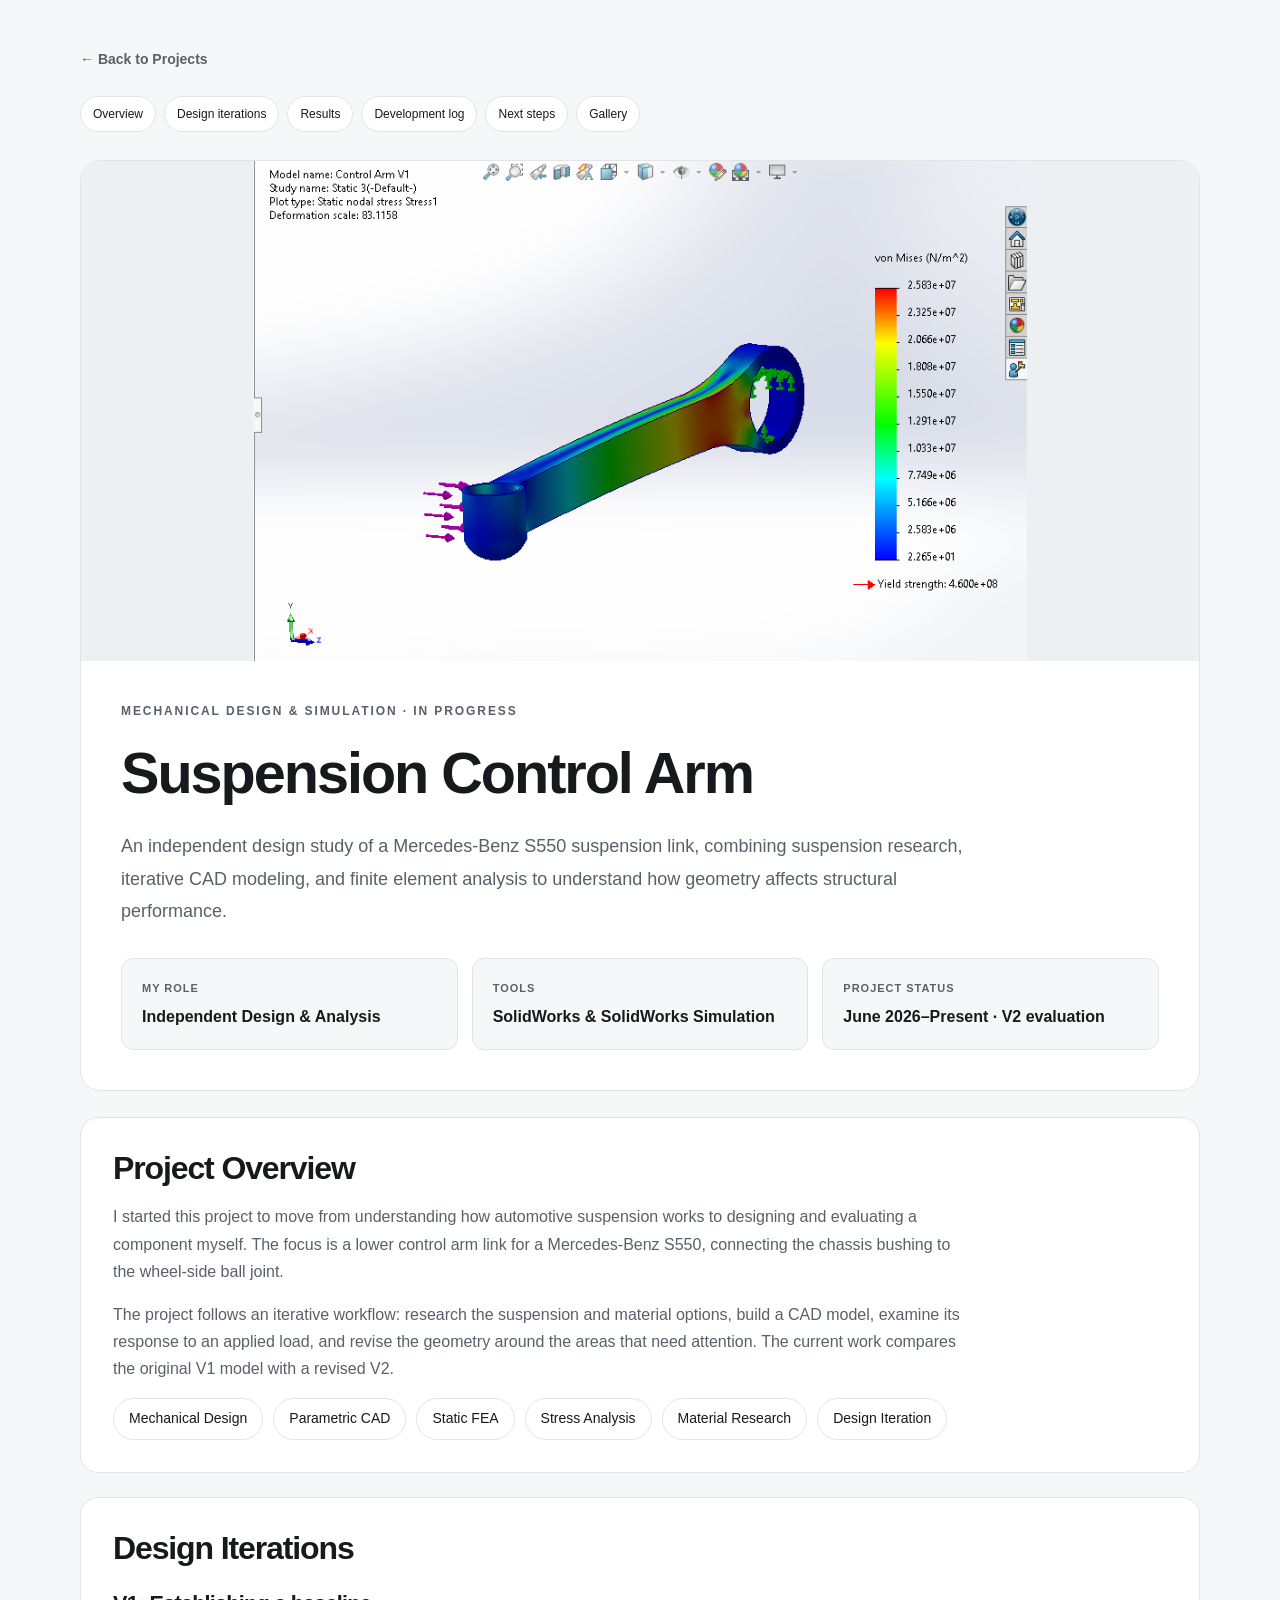
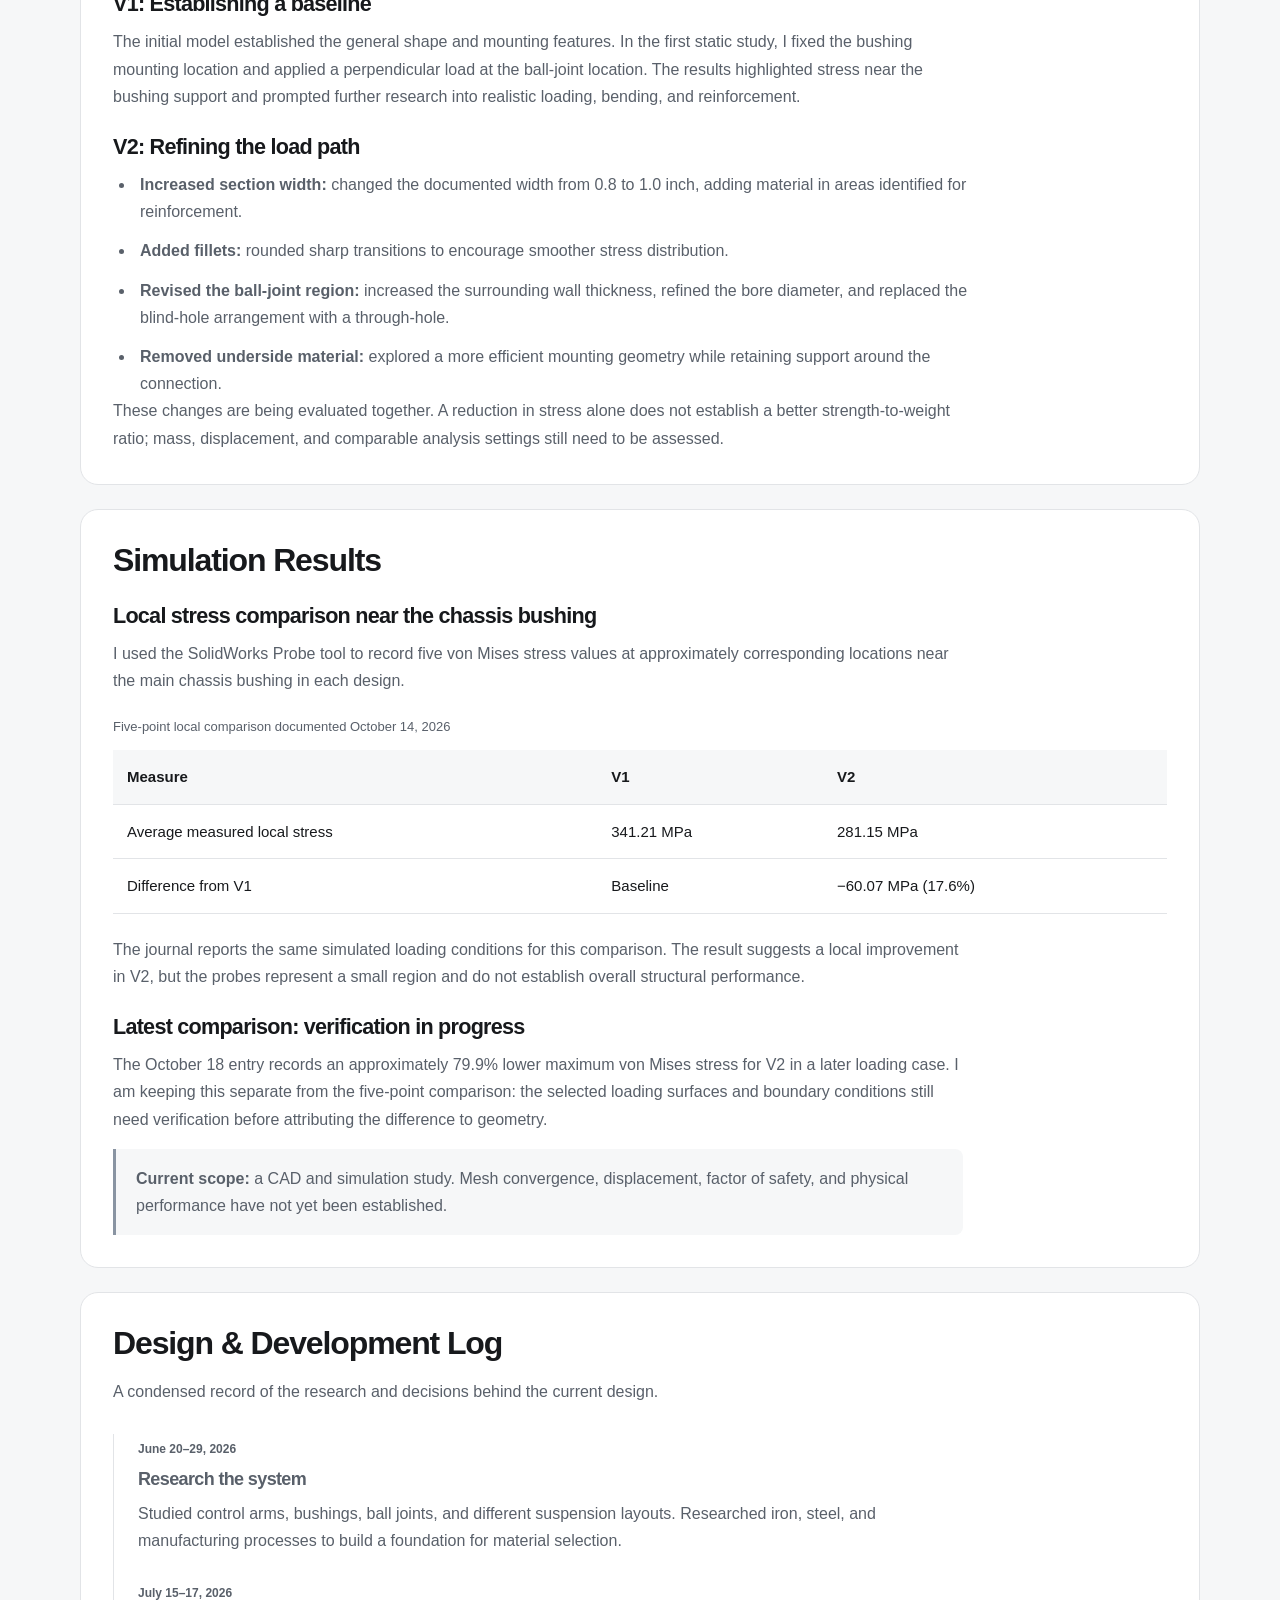
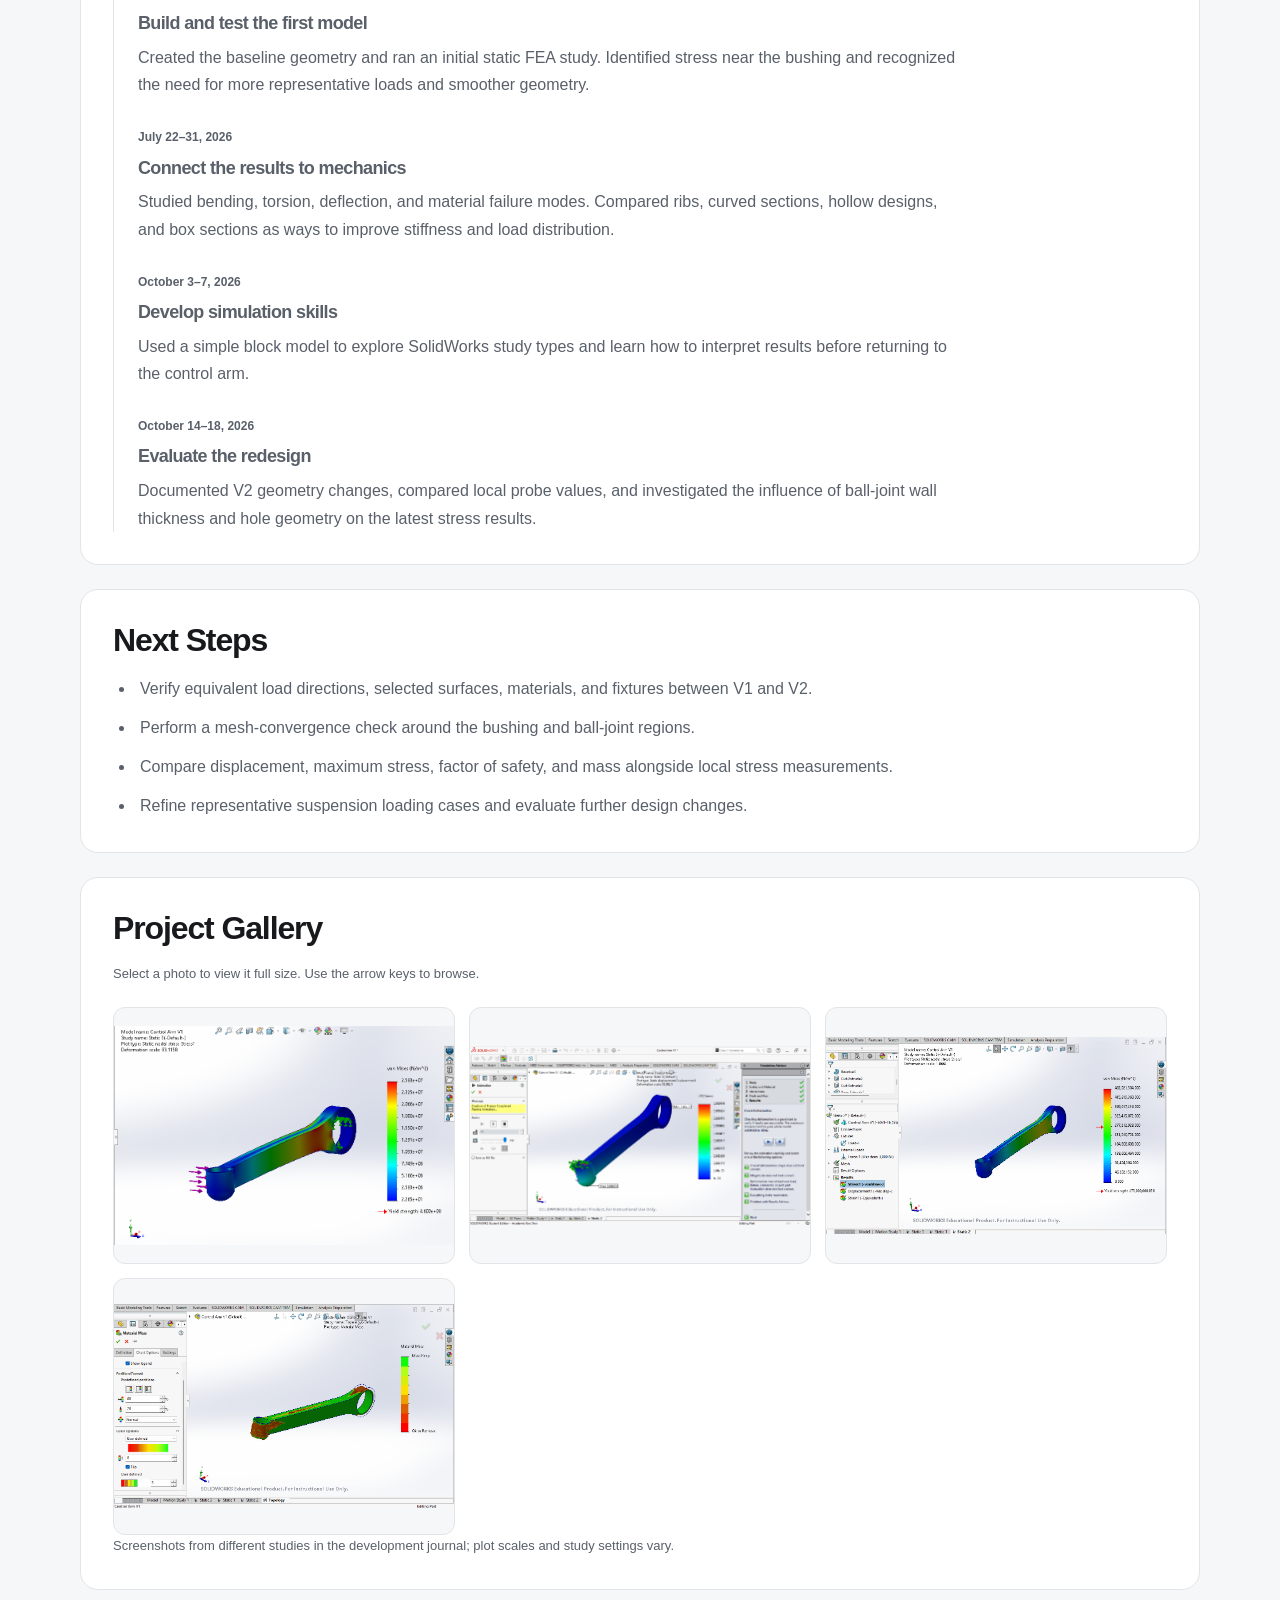
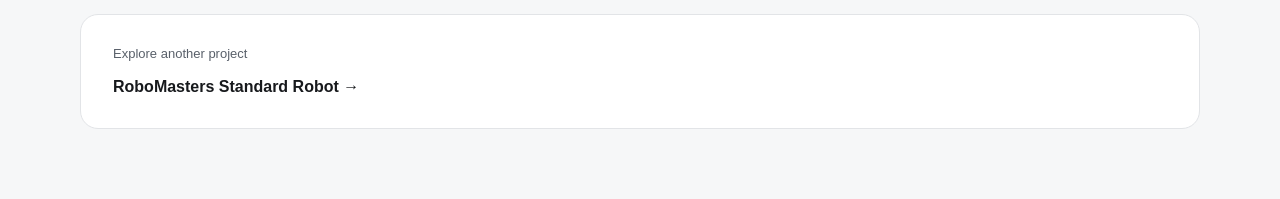
==== projects/control-arm.html @ ca863879 "Add control arm portfolio case study with journal-based results and gallery" ====
<!DOCTYPE html>
<html lang="en">
<head>
  <meta charset="UTF-8">
  <meta name="viewport" content="width=device-width, initial-scale=1.0">
  <title>Suspension Control Arm | Michael Asemota</title>
  <meta name="description" content="An ongoing SolidWorks control arm design study: suspension research, CAD iterations, static FEA, and V1/V2 stress comparisons.">
  <link rel="stylesheet" href="../assets/css/style.css">
  <script src="../assets/js/site.js" defer></script>
</head>
<body>
  <a class="skip-link" href="#main">Skip to content</a>
  <main id="main" class="container project-page">
    <a class="back-link" href="../index.html#projects">← Back to Projects</a>
    <nav class="project-nav" aria-label="Project sections">
      <a href="#overview">Overview</a><a href="#design">Design iterations</a><a href="#results">Results</a><a href="#process">Development log</a><a href="#next">Next steps</a><a href="#gallery">Gallery</a>
    </nav>
    <div class="project-hero">
      <div class="project-hero-image"><img src="../assets/images/control-arm-3.png" alt="SolidWorks static stress plot of the control arm" decoding="async"></div>
      <div class="project-hero-content">
        <p class="project-label">Mechanical Design &amp; Simulation · In progress</p>
        <h1>Suspension Control Arm</h1>
        <p class="project-description">An independent design study of a Mercedes-Benz S550 suspension link, combining suspension research, iterative CAD modeling, and finite element analysis to understand how geometry affects structural performance.</p>
        <div class="project-stats">
          <div class="project-stat"><div class="project-stat-title">My Role</div><div class="project-stat-value">Independent Design &amp; Analysis</div></div>
          <div class="project-stat"><div class="project-stat-title">Tools</div><div class="project-stat-value">SolidWorks &amp; SolidWorks Simulation</div></div>
          <div class="project-stat"><div class="project-stat-title">Project Status</div><div class="project-stat-value">June 2026–Present · V2 evaluation</div></div>
        </div>
      </div>
    </div>
    <section class="project-section" aria-labelledby="overview">
      <h2 id="overview">Project Overview</h2>
      <p>I started this project to move from understanding how automotive suspension works to designing and evaluating a component myself. The focus is a lower control arm link for a Mercedes-Benz S550, connecting the chassis bushing to the wheel-side ball joint.</p>
      <p>The project follows an iterative workflow: research the suspension and material options, build a CAD model, examine its response to an applied load, and revise the geometry around the areas that need attention. The current work compares the original V1 model with a revised V2.</p>
      <div class="project-tags"><span class="project-tag">Mechanical Design</span><span class="project-tag">Parametric CAD</span><span class="project-tag">Static FEA</span><span class="project-tag">Stress Analysis</span><span class="project-tag">Material Research</span><span class="project-tag">Design Iteration</span></div>
    </section>
    <section class="project-section" aria-labelledby="design">
      <h2 id="design">Design Iterations</h2>
      <h3>V1: Establishing a baseline</h3>
      <p>The initial model established the general shape and mounting features. In the first static study, I fixed the bushing mounting location and applied a perpendicular load at the ball-joint location. The results highlighted stress near the bushing support and prompted further research into realistic loading, bending, and reinforcement.</p>
      <h3>V2: Refining the load path</h3>
      <ul>
        <li><strong>Increased section width:</strong> changed the documented width from 0.8 to 1.0 inch, adding material in areas identified for reinforcement.</li>
        <li><strong>Added fillets:</strong> rounded sharp transitions to encourage smoother stress distribution.</li>
        <li><strong>Revised the ball-joint region:</strong> increased the surrounding wall thickness, refined the bore diameter, and replaced the blind-hole arrangement with a through-hole.</li>
        <li><strong>Removed underside material:</strong> explored a more efficient mounting geometry while retaining support around the connection.</li>
      </ul>
      <p>These changes are being evaluated together. A reduction in stress alone does not establish a better strength-to-weight ratio; mass, displacement, and comparable analysis settings still need to be assessed.</p>
    </section>
    <section class="project-section" aria-labelledby="results">
      <h2 id="results">Simulation Results</h2>
      <h3>Local stress comparison near the chassis bushing</h3>
      <p>I used the SolidWorks Probe tool to record five von Mises stress values at approximately corresponding locations near the main chassis bushing in each design.</p>
      <div class="results-table-wrap"><table class="results-table"><caption>Five-point local comparison documented October 14, 2026</caption><thead><tr><th scope="col">Measure</th><th scope="col">V1</th><th scope="col">V2</th></tr></thead><tbody><tr><th scope="row">Average measured local stress</th><td>341.21 MPa</td><td>281.15 MPa</td></tr><tr><th scope="row">Difference from V1</th><td>Baseline</td><td>−60.07 MPa (17.6%)</td></tr></tbody></table></div>
      <p>The journal reports the same simulated loading conditions for this comparison. The result suggests a local improvement in V2, but the probes represent a small region and do not establish overall structural performance.</p>
      <h3>Latest comparison: verification in progress</h3>
      <p>The October 18 entry records an approximately 79.9% lower maximum von Mises stress for V2 in a later loading case. I am keeping this separate from the five-point comparison: the selected loading surfaces and boundary conditions still need verification before attributing the difference to geometry.</p>
      <p class="analysis-note"><strong>Current scope:</strong> a CAD and simulation study. Mesh convergence, displacement, factor of safety, and physical performance have not yet been established.</p>
    </section>
    <section class="project-section" aria-labelledby="process">
      <h2 id="process">Design &amp; Development Log</h2>
      <p>A condensed record of the research and decisions behind the current design.</p>
      <ol class="development-log">
        <li><span class="log-date">June 20–29, 2026</span><h3>Research the system</h3><p>Studied control arms, bushings, ball joints, and different suspension layouts. Researched iron, steel, and manufacturing processes to build a foundation for material selection.</p></li>
        <li><span class="log-date">July 15–17, 2026</span><h3>Build and test the first model</h3><p>Created the baseline geometry and ran an initial static FEA study. Identified stress near the bushing and recognized the need for more representative loads and smoother geometry.</p></li>
        <li><span class="log-date">July 22–31, 2026</span><h3>Connect the results to mechanics</h3><p>Studied bending, torsion, deflection, and material failure modes. Compared ribs, curved sections, hollow designs, and box sections as ways to improve stiffness and load distribution.</p></li>
        <li><span class="log-date">October 3–7, 2026</span><h3>Develop simulation skills</h3><p>Used a simple block model to explore SolidWorks study types and learn how to interpret results before returning to the control arm.</p></li>
        <li><span class="log-date">October 14–18, 2026</span><h3>Evaluate the redesign</h3><p>Documented V2 geometry changes, compared local probe values, and investigated the influence of ball-joint wall thickness and hole geometry on the latest stress results.</p></li>
      </ol>
    </section>
    <section class="project-section" aria-labelledby="next">
      <h2 id="next">Next Steps</h2>
      <ul><li>Verify equivalent load directions, selected surfaces, materials, and fixtures between V1 and V2.</li><li>Perform a mesh-convergence check around the bushing and ball-joint regions.</li><li>Compare displacement, maximum stress, factor of safety, and mass alongside local stress measurements.</li><li>Refine representative suspension loading cases and evaluate further design changes.</li></ul>
    </section>
    <section class="project-section" aria-labelledby="gallery">
      <h2 id="gallery">Project Gallery</h2>
      <div class="project-gallery">
        <img loading="lazy" decoding="async" src="../assets/images/control-arm-3.png" alt="Control arm static von Mises stress plot in SolidWorks">
        <img loading="lazy" decoding="async" src="../assets/images/control-arm-4.png" alt="Control arm displacement study shown in SolidWorks Simulation">
        <img loading="lazy" decoding="async" src="../assets/images/control-arm-5.png" alt="Control arm stress result with probe measurements">
        <img loading="lazy" decoding="async" src="../assets/images/control-arm-6.png" alt="Control arm topology study screenshot from the development journal">
      </div>
      <p class="gallery-hint">Screenshots from different studies in the development journal; plot scales and study settings vary.</p>
    </section>
    <a class="next-project" href="robo-masters.html"><span>Explore another project</span><strong>RoboMasters Standard Robot →</strong></a>
  </main>
</body>
</html>
---- assets/css/style.css ----
/* Shared portfolio design: quiet grayscale, generous space, readable detail. */
:root { --ink:#17191c; --muted:#59606a; --line:#e2e4e7; --paper:#fff; --canvas:#f6f7f8; --radius:18px; }
* { margin:0; padding:0; box-sizing:border-box; }
html { scroll-behavior:smooth; scroll-padding-top:100px; }
body { font-family:Arial,Helvetica,sans-serif; background:var(--canvas); color:var(--ink); line-height:1.7; -webkit-font-smoothing:antialiased; }
button,a { -webkit-tap-highlight-color:transparent; }
button { font:inherit; }
a { color:inherit; }
a:focus-visible,button:focus-visible { outline:3px solid #526d94; outline-offset:5px; }
::selection { background:#dce5ed; }
.container,.nav-container { width:min(88%,1120px); margin-inline:auto; }
section { padding:80px 0; }
h1,h2,h3 { line-height:1.16; letter-spacing:-.035em; text-wrap:balance; }
h1 { font-size:clamp(2.5rem,5.2vw,4.4rem); margin-bottom:24px; }
h2 { font-size:clamp(1.9rem,3vw,2.6rem); margin-bottom:16px; }
h3 { font-size:1.35rem; margin-bottom:12px; }
p { color:var(--muted); margin-bottom:16px; }
p:last-child { margin-bottom:0; }
.skip-link { position:fixed; top:10px; left:10px; z-index:2000; padding:12px 20px; background:var(--ink); color:white; transform:translateY(-150%); }
.skip-link:focus { transform:translateY(0); }
.navbar { position:sticky; top:0; z-index:100; background:rgba(255,255,255,.94); backdrop-filter:blur(14px); border-bottom:1px solid var(--line); }
.nav-container { display:flex; align-items:center; justify-content:space-between; padding:20px 0; gap:24px; }
.logo { font-size:20px; font-weight:700; letter-spacing:-.04em; text-decoration:none; white-space:nowrap; }
.logo-dot { color:#7f8893; }
.nav-links { display:flex; gap:26px; }
.nav-links a { text-decoration:none; font-size:14px; color:var(--muted); position:relative; transition:color .2s; }
.nav-links a:hover,.nav-links a[aria-current] { color:var(--ink); }
.nav-links a[aria-current]::after { content:''; position:absolute; bottom:-8px; left:0; right:0; height:2px; background:var(--ink); }
.menu-toggle { display:none; border:1px solid var(--line); background:white; border-radius:8px; padding:7px 12px; cursor:pointer; }
.hero { min-height:76vh; display:flex; align-items:center; background:linear-gradient(160deg,#fff 35%,#edf0f3); border-bottom:1px solid var(--line); position:relative; }
.hero-content { max-width:850px; }
.hero-subtitle,.section-label,.project-label,.project-eyebrow { font-size:12px; letter-spacing:.16em; text-transform:uppercase; font-weight:700; color:var(--muted); margin-bottom:18px; }
.hero-subtitle::before { content:''; display:inline-block; width:28px; height:2px; background:var(--ink); vertical-align:middle; margin-right:12px; }
.hero-description,.section-description,.project-description { max-width:690px; font-size:18px; line-height:1.8; }
.hero-buttons { display:flex; gap:12px; flex-wrap:wrap; margin-top:30px; }
.btn { display:inline-flex; justify-content:center; align-items:center; padding:12px 23px; border-radius:9px; font-weight:600; font-size:14px; text-decoration:none; border:1px solid var(--ink); transition:transform .2s,background .2s; }
.btn-primary { background:var(--ink); color:white; }
.btn-secondary { background:transparent; }
.btn:hover { transform:translateY(-3px); }
.btn-secondary:hover { background:#fff; }
.section-header { margin-bottom:35px; }
.section-label { margin-bottom:10px; }
#skills,#experience { background:#eef0f2; border-block:1px solid var(--line); }
.about-grid { display:grid; grid-template-columns:1.25fr 1fr; gap:24px; }
.about-card,.experience-card,.contact-card,.project-section { background:var(--paper); border:1px solid var(--line); border-radius:var(--radius); padding:32px; }
.about-card p { font-size:15px; }
.focus-list { display:grid; gap:0; margin-top:14px; }
.focus-item { padding:12px 0; border-bottom:1px solid var(--line); font-size:15px; display:flex; align-items:center; gap:12px; }
.focus-item::before { content:'↗'; color:#87919d; }
.focus-item:last-child { border-bottom:0; }
.skills-container,.project-tags { display:flex; flex-wrap:wrap; gap:10px; }
.skill-tag,.project-tag { background:white; border:1px solid var(--line); padding:8px 15px; border-radius:999px; font-size:14px; }
.projects-grid { display:grid; grid-template-columns:repeat(2,minmax(0,1fr)); gap:24px; }
.project-card { background:white; border-radius:var(--radius); border:1px solid var(--line); overflow:hidden; transition:transform .25s,box-shadow .25s; }
.project-card:hover,.project-card:focus-within { transform:translateY(-5px); box-shadow:0 16px 35px #17191c0d; }
.project-image { aspect-ratio:16/10; overflow:hidden; background:#edf0f2; }
.project-image img { width:100%; height:100%; object-fit:contain; display:block; transition:transform .4s; }
.project-card:hover img { transform:scale(1.035); }
.project-content { padding:28px; }
.project-content p { font-size:15px; }
.project-content .project-eyebrow { font-size:11px; margin-bottom:12px; }
.project-link { display:inline-block; margin-top:8px; text-decoration:none; font-weight:700; font-size:14px; border-bottom:1px solid #b5bbc2; padding-bottom:3px; }
.project-link:hover { border-color:var(--ink); }
.experience-grid { display:grid; grid-template-columns:repeat(2,minmax(0,1fr)); gap:18px; }
.experience-date { font-size:13px; color:#5c6470; }
.experience-card p:last-child { font-size:15px; }
.contact-container { display:grid; grid-template-columns:repeat(2,minmax(0,1fr)); gap:18px; }
.contact-card { text-decoration:none; transition:transform .2s,border-color .2s; overflow-wrap:anywhere; }
.contact-card:hover { transform:translateY(-3px); border-color:#a6adb6; }
.contact-card h3::after { content:'↗'; float:right; color:#7f8893; }
.contact-card p { font-size:14px; }
footer { padding:28px 0; background:white; border-top:1px solid var(--line); font-size:12px; }
footer p { display:flex; justify-content:space-between; gap:16px; flex-wrap:wrap; }
.footer-top { text-decoration:none; }
.project-page { padding:45px 0 70px; }
.back-link { display:inline-block; margin-bottom:24px; text-decoration:none; font-size:14px; font-weight:600; color:var(--muted); }
.project-nav { display:flex; flex-wrap:wrap; gap:8px; margin-bottom:28px; }
.project-nav a { font-size:12px; text-decoration:none; border:1px solid var(--line); border-radius:999px; padding:7px 12px; background:white; }
.project-nav a:hover { border-color:#8d96a1; }
.project-hero { background:white; border-radius:20px; border:1px solid var(--line); overflow:hidden; margin-bottom:26px; }
.project-hero-image { height:clamp(260px,40vw,500px); background:#edf0f2; }
.project-hero-image img { width:100%; height:100%; display:block; object-fit:contain; }
.project-hero-content { padding:40px; }
.project-page h1 { font-size:clamp(2.1rem,4.5vw,3.7rem); }
.project-description { max-width:850px; }
.project-stats { display:grid; grid-template-columns:repeat(3,minmax(0,1fr)); gap:14px; margin-top:30px; }
.project-stat { background:var(--canvas); border:1px solid var(--line); border-radius:12px; padding:20px; }
.project-stat-title { font-size:11px; letter-spacing:.09em; text-transform:uppercase; color:var(--muted); margin-bottom:8px; font-weight:700; }
.project-stat-value { font-size:16px; font-weight:600; line-height:1.5; }
.project-section { margin-bottom:24px; }
.project-section h2 { font-size:clamp(1.65rem,2.6vw,2rem); }
.project-section p,.project-section li { max-width:850px; font-size:16px; }
.project-section ul { padding-left:22px; }
.project-section li { margin-bottom:12px; padding-left:5px; color:var(--muted); }
.project-section li:last-child { margin-bottom:0; }
.project-gallery { display:grid; grid-template-columns:repeat(3,minmax(0,1fr)); gap:14px; margin-top:22px; }
.gallery-button { padding:0; border:1px solid var(--line); border-radius:12px; overflow:hidden; background:var(--canvas); cursor:zoom-in; }
.project-gallery img { width:100%; aspect-ratio:4/3; display:block; object-fit:contain; transition:transform .25s; }
.gallery-button:hover img { transform:scale(1.04); }
.gallery-hint { font-size:13px!important; }
.next-project { display:flex; flex-direction:column; gap:8px; text-decoration:none; padding:28px 32px; border:1px solid var(--line); border-radius:var(--radius); background:white; }
.next-project span { color:var(--muted); font-size:13px; }
.next-project:hover { border-color:#8d96a1; }
.image-viewer { margin:auto; width:min(94vw,1200px); max-height:94vh; background:#17191c; color:white; border:0; border-radius:14px; padding:18px; }
.image-viewer::backdrop { background:#000c; }
.viewer-toolbar { display:flex; justify-content:space-between; align-items:center; gap:12px; margin-bottom:12px; }
.viewer-toolbar button { color:white; background:#30343a; border:1px solid #58606a; border-radius:8px; padding:7px 12px; cursor:pointer; }
.viewer-actions { display:flex; gap:8px; }
.viewer-image { width:100%; height:min(70vh,750px); object-fit:contain; display:block; }
.viewer-caption { color:#e2e4e7; font-size:13px; margin:12px 0 0; }
.reveal { transition:opacity .6s,transform .6s; }
.reveal.pending { opacity:0; transform:translateY(18px); }
@media (max-width:900px) { .nav-links { gap:18px; } .about-grid { grid-template-columns:1fr; } .project-gallery { grid-template-columns:repeat(2,minmax(0,1fr)); } }
@media (max-width:700px) {
 html { scroll-padding-top:115px; }
 section { padding:56px 0; }
 .nav-container { flex-wrap:wrap; gap:12px; padding:15px 0; }
 .logo { font-size:18px; }
 .menu-toggle:not([hidden]) { display:block; }
 .nav-links { width:100%; flex-wrap:wrap; gap:18px; }
 .nav-links.collapsible:not(.open) { display:none; }
 .nav-links a { padding:6px 0; }
 .hero { min-height:auto; padding:75px 0; }
 .hero-description,.section-description { font-size:16px; }
 .projects-grid,.experience-grid,.contact-container,.project-stats { grid-template-columns:1fr; }
 .about-card,.experience-card,.contact-card,.project-section,.project-hero-content { padding:24px; }
 .project-content { padding:24px; }
 .project-gallery { gap:10px; }
 .project-page { padding-top:26px; }
 .viewer-toolbar { flex-wrap:wrap; }
}
@media (prefers-reduced-motion:reduce) { html { scroll-behavior:auto; } *,*::before,*::after { transition:none!important; animation:none!important; } .reveal.pending { opacity:1; transform:none; } }

/* Control arm study: match the existing project pages. */
.project-section h3:not(:first-child) { margin-top:24px; }
.results-table-wrap { overflow-x:auto; margin:22px 0; }
.results-table { border-collapse:collapse; width:100%; font-size:15px; text-align:left; }
.results-table caption { text-align:left; color:var(--muted); font-size:13px; padding-bottom:12px; }
.results-table th,.results-table td { padding:14px; border-bottom:1px solid var(--line); }
.results-table thead { background:var(--canvas); }
.results-table tbody th { font-weight:500; }
.analysis-note { background:var(--canvas); border-left:3px solid #8994a2; padding:16px 20px; border-radius:0 8px 8px 0; }
.development-log { list-style:none; padding:0!important; margin-top:28px; }
.development-log li { border-left:1px solid var(--line); padding:0 0 24px 24px; margin:0; }
.development-log li:last-child { padding-bottom:0; }
.development-log h3 { font-size:18px; margin:8px 0 10px!important; }
.log-date { font-size:12px; font-weight:600; color:var(--muted); }
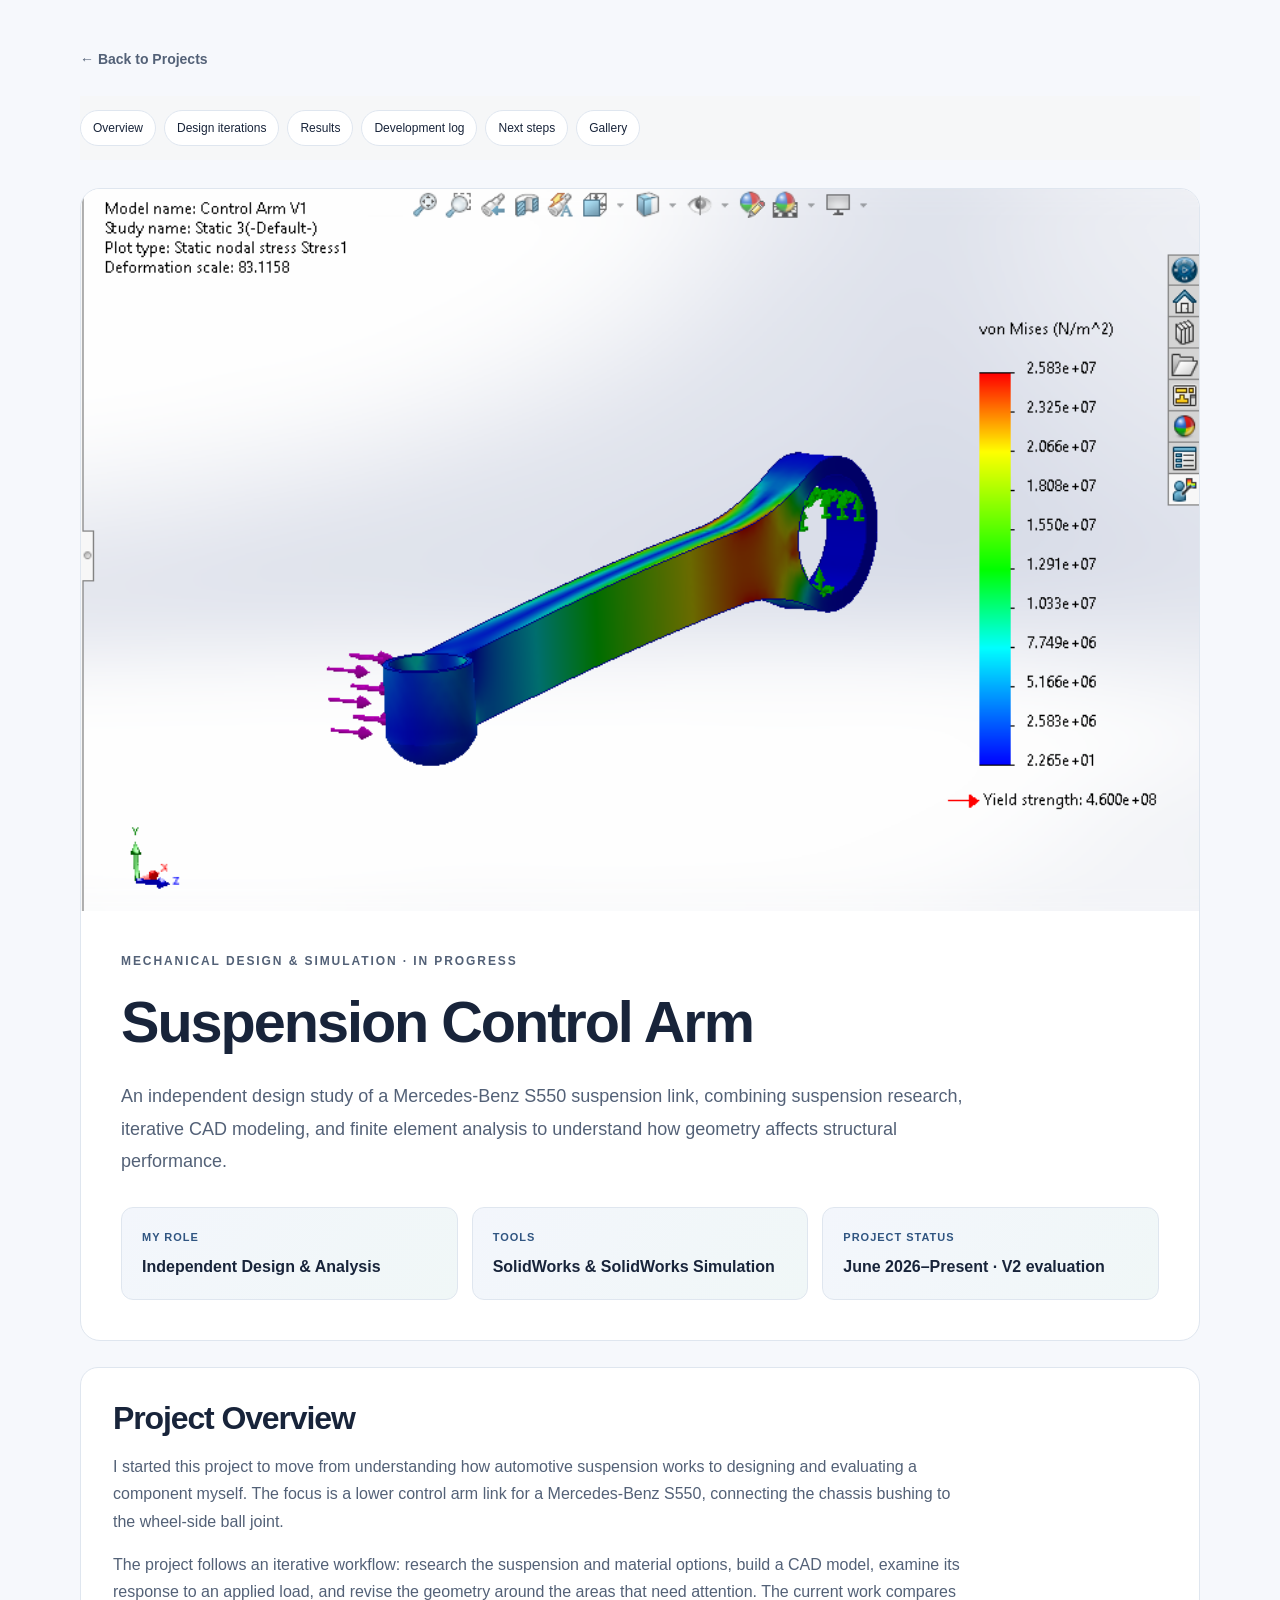
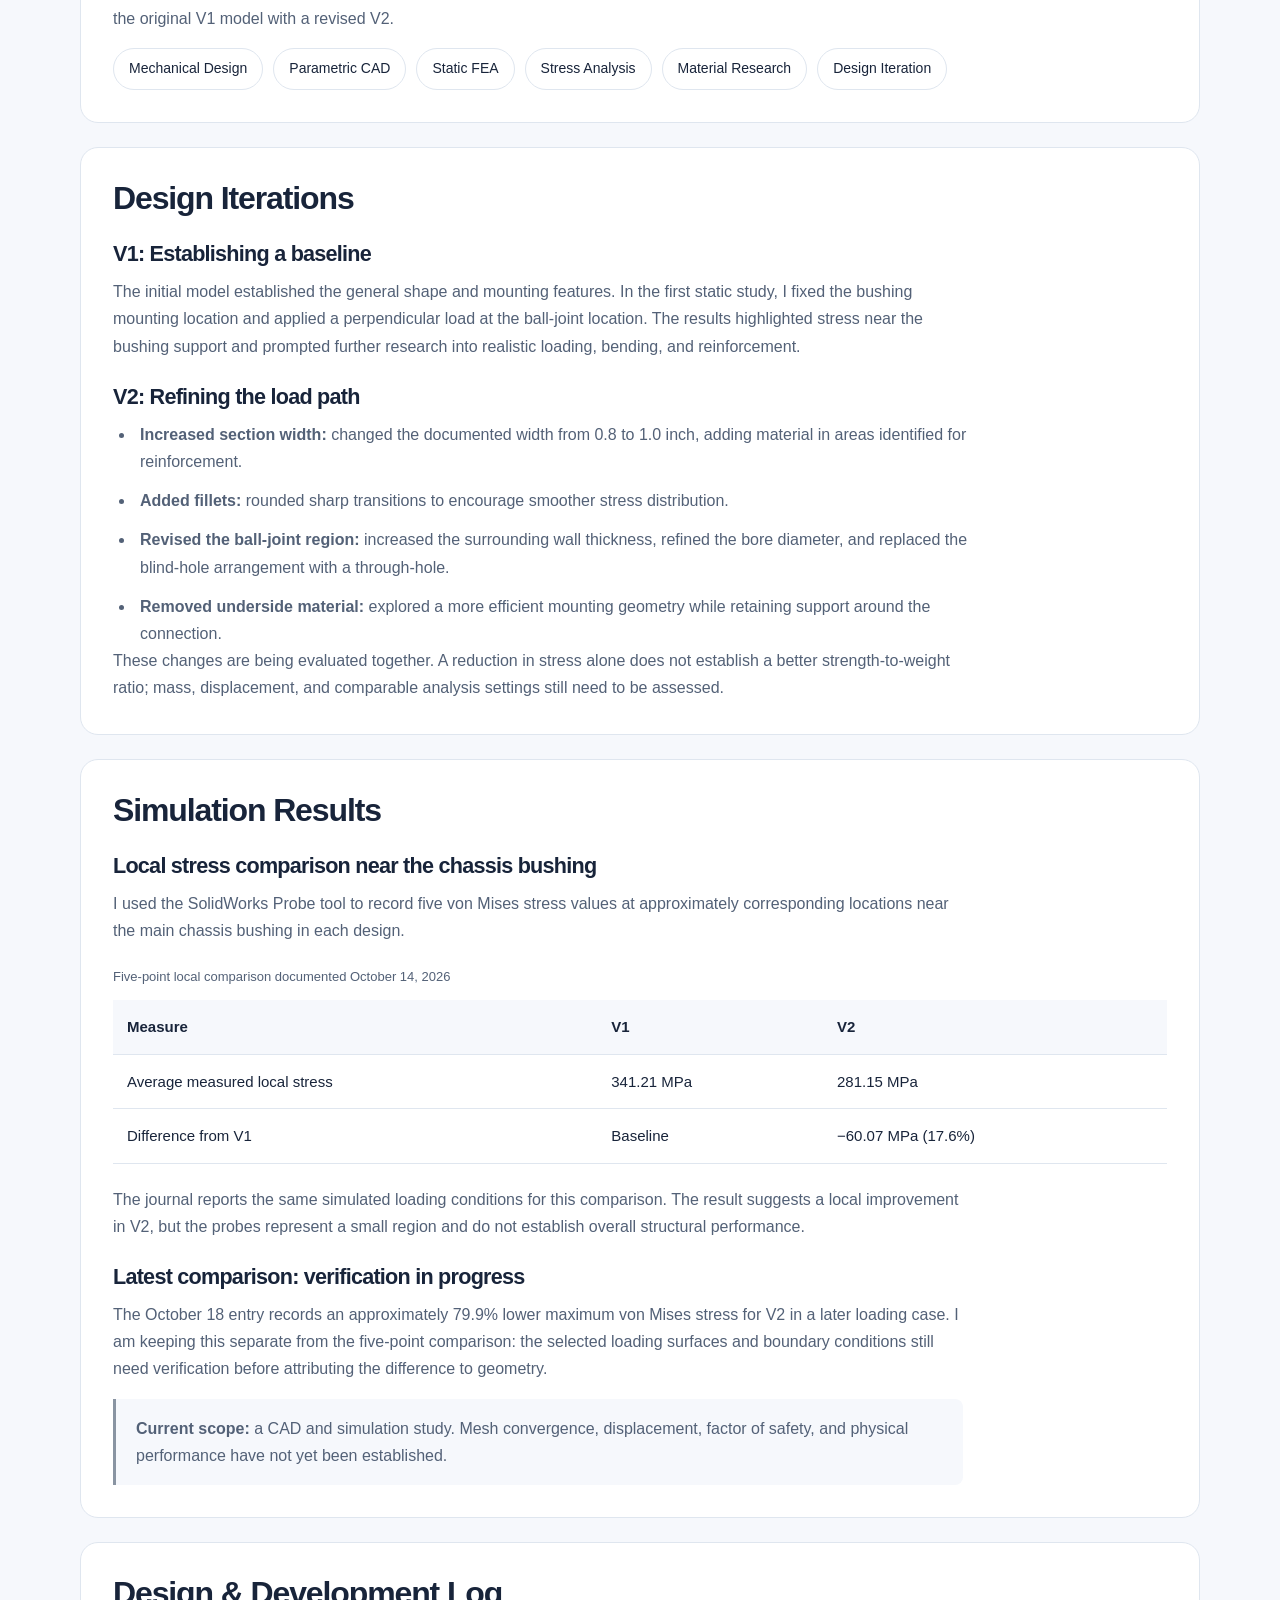
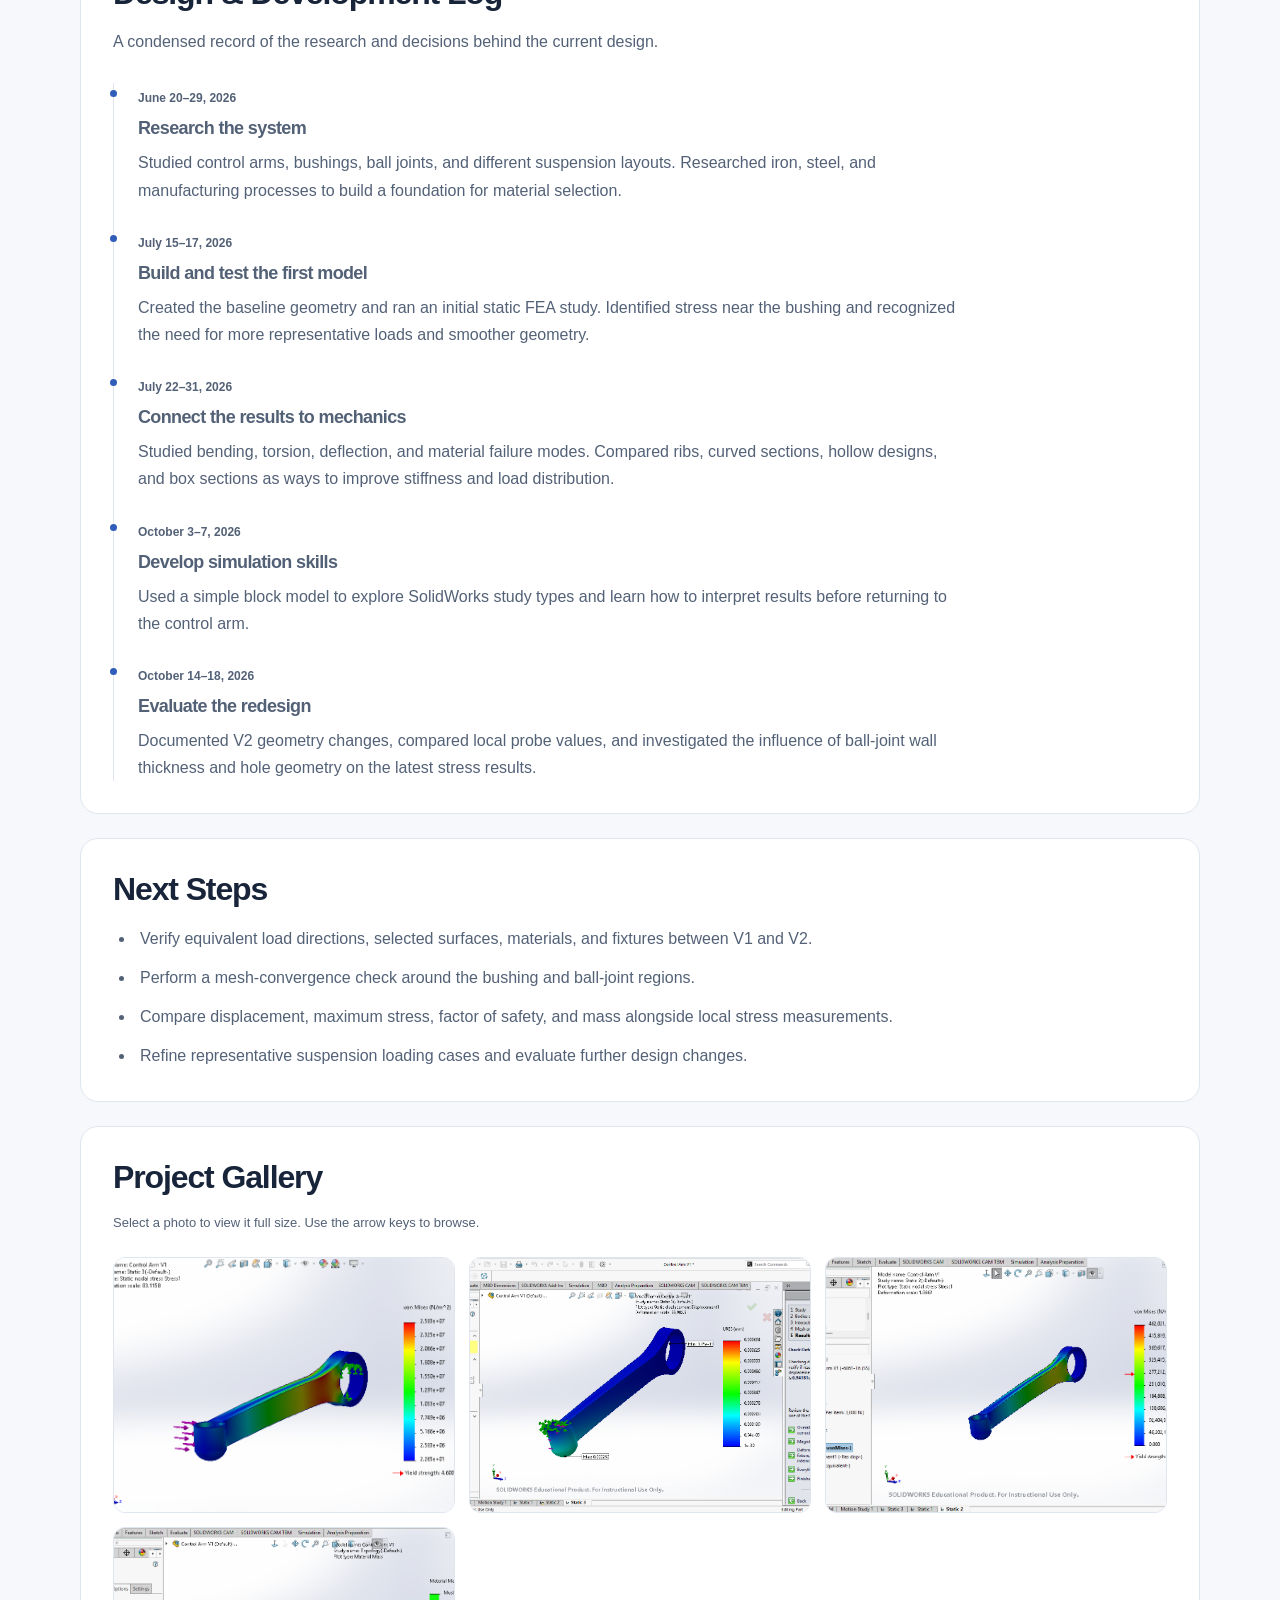
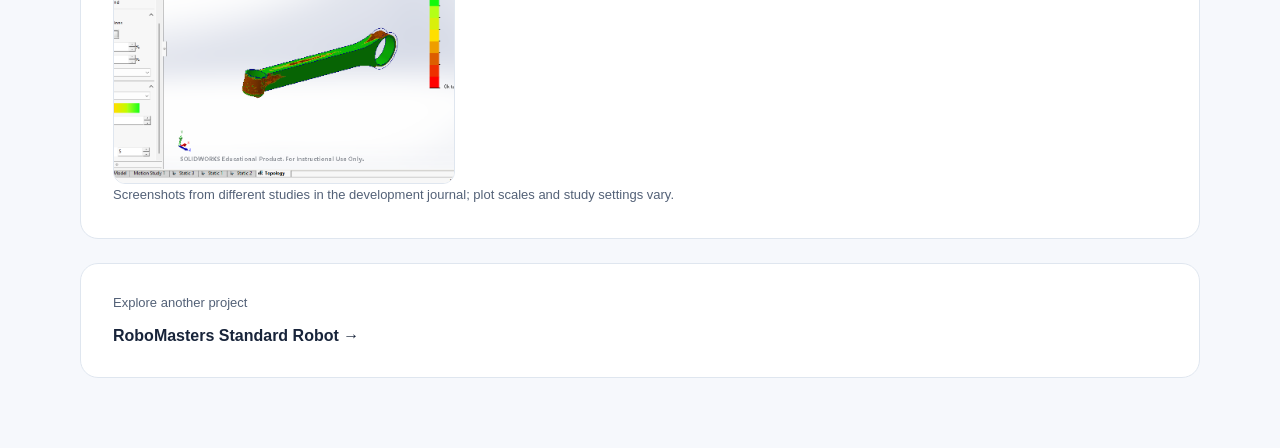
==== commit 0d661726: "Version assets and isolate slow hover transitions to avoid stale motion styles" ====
--- a/projects/control-arm.html
+++ b/projects/control-arm.html
@@ -5,8 +5,9 @@
   <meta name="viewport" content="width=device-width, initial-scale=1.0">
   <title>Suspension Control Arm | Michael Asemota</title>
   <meta name="description" content="An ongoing SolidWorks control arm design study: suspension research, CAD iterations, static FEA, and V1/V2 stress comparisons.">
-  <link rel="stylesheet" href="../assets/css/style.css">
-  <script src="../assets/js/site.js" defer></script>
+  <link rel="stylesheet" href="../assets/css/style.css?v=20261019-2045">
+  <script src="../assets/js/site.js?v=20261019-2045" defer></script>
+  <link rel="stylesheet" href="../assets/css/motion.css?v=20261019-2045">
 </head>
 <body>
   <a class="skip-link" href="#main">Skip to content</a>
--- a/assets/css/style.css
+++ b/assets/css/style.css
@@ -51,12 +51,13 @@
 .skills-container,.project-tags { display:flex; flex-wrap:wrap; gap:10px; }
 .skill-tag,.project-tag { background:white; border:1px solid var(--line); padding:8px 15px; border-radius:999px; font-size:14px; }
 .projects-grid { display:grid; grid-template-columns:repeat(2,minmax(0,1fr)); gap:24px; }
-.project-card { background:white; border-radius:var(--radius); border:1px solid var(--line); overflow:hidden; transition:transform .25s,box-shadow .25s; }
+.project-card { display:flex; flex-direction:column; background:white; border-radius:var(--radius); border:1px solid var(--line); overflow:hidden; transition:transform .25s,box-shadow .25s; }
 .project-card:hover,.project-card:focus-within { transform:translateY(-5px); box-shadow:0 16px 35px #17191c0d; }
-.project-image { aspect-ratio:16/10; overflow:hidden; background:#edf0f2; }
-.project-image img { width:100%; height:100%; object-fit:contain; display:block; transition:transform .4s; }
-.project-card:hover img { transform:scale(1.035); }
-.project-content { padding:28px; }
+.project-image { aspect-ratio:3/2; overflow:hidden; background:#edf0f2; flex-shrink:0; }
+.project-image img { width:100%; height:100%; display:block; object-fit:cover; object-position:center; }
+
+.project-content { padding:28px; flex:1; display:flex; flex-direction:column; align-items:flex-start; }
+.project-content .project-link { margin-top:auto; }
 .project-content p { font-size:15px; }
 .project-content .project-eyebrow { font-size:11px; margin-bottom:12px; }
 .project-link { display:inline-block; margin-top:8px; text-decoration:none; font-weight:700; font-size:14px; border-bottom:1px solid #b5bbc2; padding-bottom:3px; }
@@ -78,8 +79,8 @@
 .project-nav a { font-size:12px; text-decoration:none; border:1px solid var(--line); border-radius:999px; padding:7px 12px; background:white; }
 .project-nav a:hover { border-color:#8d96a1; }
 .project-hero { background:white; border-radius:20px; border:1px solid var(--line); overflow:hidden; margin-bottom:26px; }
-.project-hero-image { height:clamp(260px,40vw,500px); background:#edf0f2; }
-.project-hero-image img { width:100%; height:100%; display:block; object-fit:contain; }
+.project-hero-image { background:#edf0f2; }
+.project-hero-image img { width:100%; height:auto; display:block; }
 .project-hero-content { padding:40px; }
 .project-page h1 { font-size:clamp(2.1rem,4.5vw,3.7rem); }
 .project-description { max-width:850px; }
@@ -93,10 +94,11 @@
 .project-section ul { padding-left:22px; }
 .project-section li { margin-bottom:12px; padding-left:5px; color:var(--muted); }
 .project-section li:last-child { margin-bottom:0; }
-.project-gallery { display:grid; grid-template-columns:repeat(3,minmax(0,1fr)); gap:14px; margin-top:22px; }
-.gallery-button { padding:0; border:1px solid var(--line); border-radius:12px; overflow:hidden; background:var(--canvas); cursor:zoom-in; }
-.project-gallery img { width:100%; aspect-ratio:4/3; display:block; object-fit:contain; transition:transform .25s; }
-.gallery-button:hover img { transform:scale(1.04); }
+.project-gallery { display:grid; grid-template-columns:repeat(3,minmax(0,1fr)); gap:14px; margin-top:22px; align-items:stretch; }
+.gallery-button { width:100%; aspect-ratio:4/3; padding:0; border:1px solid var(--line); border-radius:12px; overflow:hidden; background:var(--canvas); cursor:zoom-in; }
+.project-gallery img { width:100%; aspect-ratio:4/3; display:block; object-fit:cover; object-position:center; }
+.gallery-button img { height:100%; }
+.gallery-button:hover { border-color:#8d96a1; }
 .gallery-hint { font-size:13px!important; }
 .next-project { display:flex; flex-direction:column; gap:8px; text-decoration:none; padding:28px 32px; border:1px solid var(--line); border-radius:var(--radius); background:white; }
 .next-project span { color:var(--muted); font-size:13px; }
@@ -145,3 +147,159 @@
 .development-log li:last-child { padding-bottom:0; }
 .development-log h3 { font-size:18px; margin:8px 0 10px!important; }
 .log-date { font-size:12px; font-weight:600; color:var(--muted); }
+
+/* Finishing details: restrained motion and a quiet engineering motif. */
+:root { --accent:#36556d; }
+.hero { isolation:isolate; overflow:hidden; }
+.hero::before { content:''; position:absolute; z-index:-1; inset:0; pointer-events:none; background-image:linear-gradient(#36556d08 1px,transparent 1px),linear-gradient(90deg,#36556d08 1px,transparent 1px); background-size:56px 56px; mask-image:linear-gradient(90deg,transparent 20%,#000 100%); }
+.hero::after { content:''; position:absolute; z-index:-1; width:clamp(250px,38vw,520px); aspect-ratio:1; right:-8%; top:5%; border:1px solid #36556d12; border-radius:50%; box-shadow:0 0 0 48px #36556d04,0 0 0 96px #36556d03; pointer-events:none; }
+.hero-emphasis { color:var(--accent); }
+.hero-content > * { animation:enter .7s cubic-bezier(.2,.7,.3,1) both; }
+.hero-content > :nth-child(2) { animation-delay:.08s; }
+.hero-content > :nth-child(3) { animation-delay:.16s; }
+.hero-content > :nth-child(4) { animation-delay:.24s; }
+@keyframes enter { from { opacity:0; transform:translateY(14px); } to { opacity:1; transform:translateY(0); } }
+.navbar { transition:box-shadow .25s,background .25s; }
+.navbar.scrolled { box-shadow:0 6px 24px #17191c08; background:rgba(255,255,255,.97); }
+.nav-links a::after { content:''; position:absolute; bottom:-8px; left:0; right:0; height:2px; background:var(--accent); transform:scaleX(0); transform-origin:left; transition:transform .22s; }
+.nav-links a:hover::after,.nav-links a[aria-current]::after { transform:scaleX(1); background:var(--accent); }
+.menu-toggle span { display:inline-block; transition:transform .2s; }
+.menu-toggle[aria-expanded="true"] span { transform:rotate(45deg); }
+.project-card { position:relative; }
+.project-card::after { content:''; position:absolute; top:0; left:0; right:0; height:3px; background:var(--accent); transform:scaleX(0); transform-origin:left; transition:transform .3s; pointer-events:none; }
+.project-card:hover::after,.project-card:focus-within::after { transform:scaleX(1); }
+.project-card:hover,.project-card:focus-within { border-color:#a9b7c1; }
+.project-content { gap:0; }
+.project-content .project-link { padding-top:8px; transition:color .2s,border-color .2s; }
+.project-link:hover { color:var(--accent); border-color:var(--accent); }
+.skill-tag { transition:border-color .2s,background .2s; }
+.skill-tag:hover { background:#f1f5f8; border-color:#a9b7c1; }
+.experience-card { transition:border-color .25s,box-shadow .25s; }
+.experience-card:hover { border-color:#b5c0ca; box-shadow:0 8px 22px #17191c05; }
+.project-nav { position:sticky; top:0; z-index:50; padding:14px 0; background:rgba(246,247,248,.96); backdrop-filter:blur(10px); }
+.project-nav a { transition:background .2s,color .2s,border-color .2s; }
+.project-nav a[aria-current] { background:var(--ink); color:white; border-color:var(--ink); }
+.project-section { scroll-margin-top:100px; }
+.project-section h2 { scroll-margin-top:100px; }
+.gallery-button { position:relative; transition:box-shadow .25s,border-color .25s; }
+.gallery-button::after { content:'↗'; position:absolute; bottom:10px; right:10px; width:30px; height:30px; display:grid; place-items:center; background:#17191cd9; color:white; border-radius:50%; opacity:0; transform:translateY(5px); transition:opacity .2s,transform .2s; pointer-events:none; }
+.gallery-button:hover::after,.gallery-button:focus-visible::after { opacity:1; transform:translateY(0); }
+.image-viewer[open] { animation:viewer-enter .2s ease-out; }
+@keyframes viewer-enter { from { opacity:0; transform:translateY(8px); } to { opacity:1; transform:translateY(0); } }
+.next-project { transition:border-color .25s,box-shadow .25s; }
+.next-project strong { transition:transform .2s,color .2s; }
+.next-project:hover strong { transform:translateX(4px); color:var(--accent); }
+.development-log li { position:relative; }
+.development-log li::before { content:''; position:absolute; left:-4px; top:7px; width:7px; height:7px; background:var(--accent); border-radius:50%; }
+.reading-progress { position:fixed; top:0; left:0; z-index:150; width:100%; height:2px; background:var(--accent); transform:scaleX(0); transform-origin:left; pointer-events:none; }
+.back-to-top { position:fixed; bottom:24px; right:24px; z-index:70; width:44px; height:44px; border:1px solid #c5ccd3; background:rgba(255,255,255,.96); color:var(--ink); border-radius:50%; box-shadow:0 4px 18px #17191c0d; font-size:22px; cursor:pointer; transition:background .2s,transform .2s; }
+.back-to-top:hover { background:#edf2f6; transform:translateY(-3px); }
+.back-to-top[hidden] { display:none; }
+@media (max-width:700px) { .project-nav { gap:6px; padding:10px 0; } .project-nav a { padding:6px 10px; font-size:11px; } .back-to-top { bottom:18px; right:18px; } }
+@media (prefers-reduced-motion:reduce) { .hero-content > * { animation:none!important; } .next-project:hover strong,.back-to-top:hover { transform:none; } }
+
+/* Fluid color system: saturated details on quiet, readable surfaces. */
+:root { --ink:#18243a; --muted:#536177; --line:#dfe6ef; --accent:#305dba; --teal:#147d80; --violet:#7350ba; --canvas:#f6f8fc; }
+.hero { background:linear-gradient(125deg,#fcfdff 15%,#eef3ff 68%,#eaf7f5); }
+.hero::before { background-image:linear-gradient(#315ca90a 1px,transparent 1px),linear-gradient(90deg,#315ca90a 1px,transparent 1px); }
+.hero::after { display:none; }
+.hero-atmosphere { position:absolute; inset:0; overflow:hidden; z-index:-1; pointer-events:none; }
+.ambient-orb { position:absolute; display:block; width:clamp(240px,36vw,520px); aspect-ratio:1; border-radius:50%; filter:blur(58px); opacity:.48; animation:ambient-drift 18s cubic-bezier(.45,0,.55,1) infinite alternate; }
+.orb-blue { background:#9cbaff; right:6%; top:-25%; }
+.orb-teal { background:#9bdfd4; right:-13%; bottom:-40%; animation-delay:-7s; animation-duration:22s; }
+.orb-violet { background:#d3c0f3; right:26%; bottom:-58%; animation-delay:-12s; animation-duration:25s; }
+@keyframes ambient-drift { 0% { transform:translate3d(-18px,-15px,0) scale(.92); } 50% { transform:translate3d(18px,22px,0) scale(1.06); } 100% { transform:translate3d(35px,-18px,0) scale(.98); } }
+.engineering-orbit { position:absolute; width:clamp(300px,43vw,620px); right:-6%; top:50%; transform:translateY(-50%); color:#416db5; opacity:.22; stroke:currentColor; stroke-width:.8; }
+.orbit-outer { transform-origin:240px 240px; animation:orbit-spin 85s linear infinite; }
+.orbit-inner { transform-origin:240px 240px; animation:orbit-spin 100s linear infinite reverse; }
+.orbit-point { fill:#568bc5; stroke:none; }
+@keyframes orbit-spin { to { transform:rotate(360deg); } }
+.hero-emphasis { background:linear-gradient(110deg,#305dba,#147d80 55%,#7350ba); background-size:200% 100%; background-clip:text; -webkit-background-clip:text; color:transparent; animation:color-flow 10s ease-in-out infinite alternate; }
+@keyframes color-flow { from { background-position:0% 50%; } to { background-position:100% 50%; } }
+.hero-subtitle { color:#305581; }
+.hero-subtitle::before { background:linear-gradient(90deg,var(--accent),var(--teal)); }
+.btn-primary { background:linear-gradient(115deg,#264f9e,#336fb2 65%,#218385); border-color:transparent; box-shadow:0 6px 18px #305dba20; }
+.btn { position:relative; overflow:hidden; transition:transform .45s cubic-bezier(.2,.8,.2,1),box-shadow .45s,background .3s; }
+.btn-primary::after { content:''; position:absolute; inset:0; background:linear-gradient(110deg,transparent 25%,#ffffff28 50%,transparent 75%); transform:translateX(-130%); transition:transform .75s cubic-bezier(.2,.7,.3,1); }
+.btn-primary:hover::after,.btn-primary:focus-visible::after { transform:translateX(130%); }
+.btn-primary:hover { box-shadow:0 10px 26px #305dba30; }
+.btn-secondary { border-color:#bccbe1; background:#ffffff80; color:#254b82; }
+.section-label { color:var(--accent); }
+.section-label::before { content:''; display:inline-block; width:6px; height:6px; margin-right:9px; border-radius:50%; background:var(--teal); vertical-align:middle; }
+#skills { background:linear-gradient(125deg,#edf3fc,#eef7f7); }
+#experience { background:linear-gradient(125deg,#eff3fb,#f3f0fa); }
+.logo-dot { color:var(--teal); }
+.focus-item::before { color:var(--teal); }
+.project-card { --card-accent:#305dba; transition:transform .65s cubic-bezier(.2,.8,.2,1),box-shadow .65s,border-color .35s; }
+.project-card:nth-child(2) { --card-accent:#147d80; }
+.project-card:nth-child(3) { --card-accent:#7350ba; }
+.project-card::after { background:linear-gradient(90deg,var(--card-accent),#9bc5e8); height:3px; transition:transform .6s cubic-bezier(.2,.8,.2,1); }
+.project-card .project-eyebrow { color:var(--card-accent); }
+.project-card:hover,.project-card:focus-within { box-shadow:0 20px 45px #24497716; border-color:#b6c9e3; }
+.project-card .project-content { position:relative; isolation:isolate; }
+.project-card .project-content::before { content:''; position:absolute; z-index:-1; inset:0; background:radial-gradient(ellipse at var(--pointer-x,50%) var(--pointer-y,50%),#e8f1ffb3,transparent 75%); opacity:0; transition:opacity .6s; pointer-events:none; }
+.project-card:hover .project-content::before { opacity:1; }
+.contact-card { position:relative; background:linear-gradient(135deg,#fff,#f1f6fd); transition:transform .55s cubic-bezier(.2,.8,.2,1),box-shadow .55s,border-color .35s; }
+.contact-card:hover { box-shadow:0 14px 32px #24497712; border-color:#9cb8d8; }
+.contact-card h3::after { color:var(--teal); transition:transform .4s cubic-bezier(.2,.8,.2,1); }
+.contact-card:hover h3::after { transform:translate(3px,-3px); }
+.project-stat { background:linear-gradient(130deg,#f3f6fc,#f0f7f7); }
+.project-stat-title { color:#305581; }
+.project-nav a[aria-current] { background:#305dba; border-color:#305dba; }
+.reading-progress { height:3px; background:linear-gradient(90deg,var(--accent),#13948e,var(--violet)); }
+.gallery-button { transition:box-shadow .45s,border-color .45s; }
+.gallery-button:hover { box-shadow:0 8px 22px #2449771a; border-color:#8eaecf; }
+.gallery-button::after { background:#254e98e8; }
+.image-viewer[open] { animation:viewer-fluid .38s cubic-bezier(.2,.8,.2,1); }
+@keyframes viewer-fluid { from { opacity:0; transform:translateY(16px) scale(.975); } to { opacity:1; transform:translateY(0) scale(1); } }
+.motion-paused .ambient-orb,.motion-paused .orbit-outer,.motion-paused .orbit-inner,.motion-paused .hero-emphasis { animation-play-state:paused; }
+@media (hover:hover) and (pointer:fine) and (prefers-reduced-motion:no-preference) {
+ .hero.pointer-active::before { background-position:calc((var(--pointer-x,50%) - 50%) * .12) calc((var(--pointer-y,50%) - 50%) * .12); }
+}
+@media (max-width:700px) { .ambient-orb { filter:blur(40px); opacity:.32; } .engineering-orbit { right:-40%; opacity:.12; } .hero-emphasis { background-size:150% 100%; } }
+@media (prefers-reduced-motion:reduce) {
+ .ambient-orb,.orbit-outer,.orbit-inner,.hero-emphasis { animation:none!important; }
+ .hero-emphasis { color:var(--accent); background:none; }
+}
+@media (forced-colors:active) { .hero-emphasis { color:CanvasText; background:none; } .hero-atmosphere { display:none; } }
+
+/* Soft inertia, liquid forms, and shared transition timing. */
+:root { --fluid-ease:cubic-bezier(.16,1,.3,1); }
+.hero-atmosphere { transform:translate3d(0,var(--hero-drift,0px),0); }
+.ambient-orb { animation-name:ambient-drift,liquid-form; animation-duration:18s,24s; animation-timing-function:cubic-bezier(.45,0,.55,1),ease-in-out; animation-iteration-count:infinite; animation-direction:alternate; }
+.orb-teal { animation-duration:22s,29s; animation-delay:-7s,-11s; }
+.orb-violet { animation-duration:25s,32s; animation-delay:-12s,-17s; }
+@keyframes liquid-form { 0% { border-radius:42% 58% 66% 34% / 44% 38% 62% 56%; } 50% { border-radius:62% 38% 43% 57% / 58% 66% 34% 42%; } 100% { border-radius:48% 52% 32% 68% / 64% 35% 65% 36%; } }
+.ambient-paused .ambient-orb,.ambient-paused .orbit-outer,.ambient-paused .orbit-inner { animation-play-state:paused; }
+.btn,.next-project { translate:0 0; transition:translate .7s var(--fluid-ease),transform .7s var(--fluid-ease),box-shadow .6s var(--fluid-ease),border-color .4s,background .3s; }
+.contact-card { transition:transform .7s var(--fluid-ease),box-shadow .7s var(--fluid-ease),border-color .4s; }
+.project-card { transition:transform .75s var(--fluid-ease),box-shadow .75s var(--fluid-ease),border-color .4s; }
+.hero-content > * { animation-duration:1s; animation-timing-function:var(--fluid-ease); }
+.hero-content > :nth-child(2) { animation-delay:.12s; }
+.hero-content > :nth-child(3) { animation-delay:.24s; }
+.hero-content > :nth-child(4) { animation-delay:.36s; }
+@media (hover:hover) and (pointer:fine) and (prefers-reduced-motion:no-preference) {
+}
+@media (prefers-reduced-motion:reduce) {
+ .hero-atmosphere { transform:none; }
+ .btn,.next-project { translate:none; }
+ .ambient-orb { border-radius:50%; animation:none!important; }
+}
+
+/* Gradual hover motion: accelerate gently, rise, and settle without a spring. */
+:root { --fluid-ease:cubic-bezier(.4,0,.2,1); }
+.project-card,.about-card,.experience-card,.contact-card,.project-stat,.gallery-button,.next-project {
+  transform:translateY(0);
+  transition:transform .9s var(--fluid-ease),box-shadow .9s var(--fluid-ease),border-color .65s ease,background .65s ease;
+}
+.project-card:hover,.project-card:focus-within { transform:translateY(-6px); }
+.about-card:hover,.experience-card:hover,.contact-card:hover,.project-stat:hover,.gallery-button:hover,.next-project:hover { transform:translateY(-4px); }
+.contact-card:focus-visible,.gallery-button:focus-visible,.next-project:focus-visible { transform:translateY(-4px); }
+.btn { translate:none; transition:transform .85s var(--fluid-ease),box-shadow .85s var(--fluid-ease),border-color .65s ease,background .65s ease; }
+.btn:hover,.btn:focus-visible { transform:translateY(-3px); }
+.gallery-button::after { transition:opacity .6s ease,transform .75s var(--fluid-ease); }
+.next-project strong,.contact-card h3::after { transition:transform .8s var(--fluid-ease),color .65s ease; }
+@media (hover:none) { .project-card:hover,.about-card:hover,.experience-card:hover,.contact-card:hover,.project-stat:hover,.gallery-button:hover,.next-project:hover { transform:none; } }
+@media (prefers-reduced-motion:reduce) {
+ .project-card:hover,.project-card:focus-within,.about-card:hover,.experience-card:hover,.contact-card:hover,.project-stat:hover,.gallery-button:hover,.next-project:hover,.btn:hover,.btn:focus-visible,.contact-card:focus-visible,.gallery-button:focus-visible,.next-project:focus-visible { transform:none; }
+}
--- a/assets/css/motion.css
+++ b/assets/css/motion.css
@@ -0,0 +1,20 @@
+/* Authoritative hover timing, loaded after the visual theme. */
+.project-card,.about-card,.experience-card,.contact-card,.project-stat,.gallery-button,.next-project,.btn {
+  translate:none;
+  transform:translate3d(0,0,0);
+  transition-property:transform,box-shadow,border-color,background-color;
+  transition-duration:1.15s,1.15s,.75s,.75s;
+  transition-timing-function:cubic-bezier(.45,0,.25,1);
+  transition-delay:0s;
+}
+@media (hover:hover) {
+ .project-card:hover,.project-card:focus-within { transform:translate3d(0,-10px,0); }
+ .about-card:hover,.experience-card:hover,.contact-card:hover,.project-stat:hover,.gallery-button:hover,.next-project:hover { transform:translate3d(0,-7px,0); }
+ .btn:hover { transform:translate3d(0,-5px,0); }
+}
+.contact-card:focus-visible,.gallery-button:focus-visible,.next-project:focus-visible { transform:translate3d(0,-7px,0); }
+@media (prefers-reduced-motion:reduce) {
+ .project-card,.about-card,.experience-card,.contact-card,.project-stat,.gallery-button,.next-project,.btn,
+ .project-card:hover,.project-card:focus-within,.about-card:hover,.experience-card:hover,.contact-card:hover,.project-stat:hover,.gallery-button:hover,.next-project:hover,.btn:hover,
+ .contact-card:focus-visible,.gallery-button:focus-visible,.next-project:focus-visible { transform:none; transition:none; }
+}
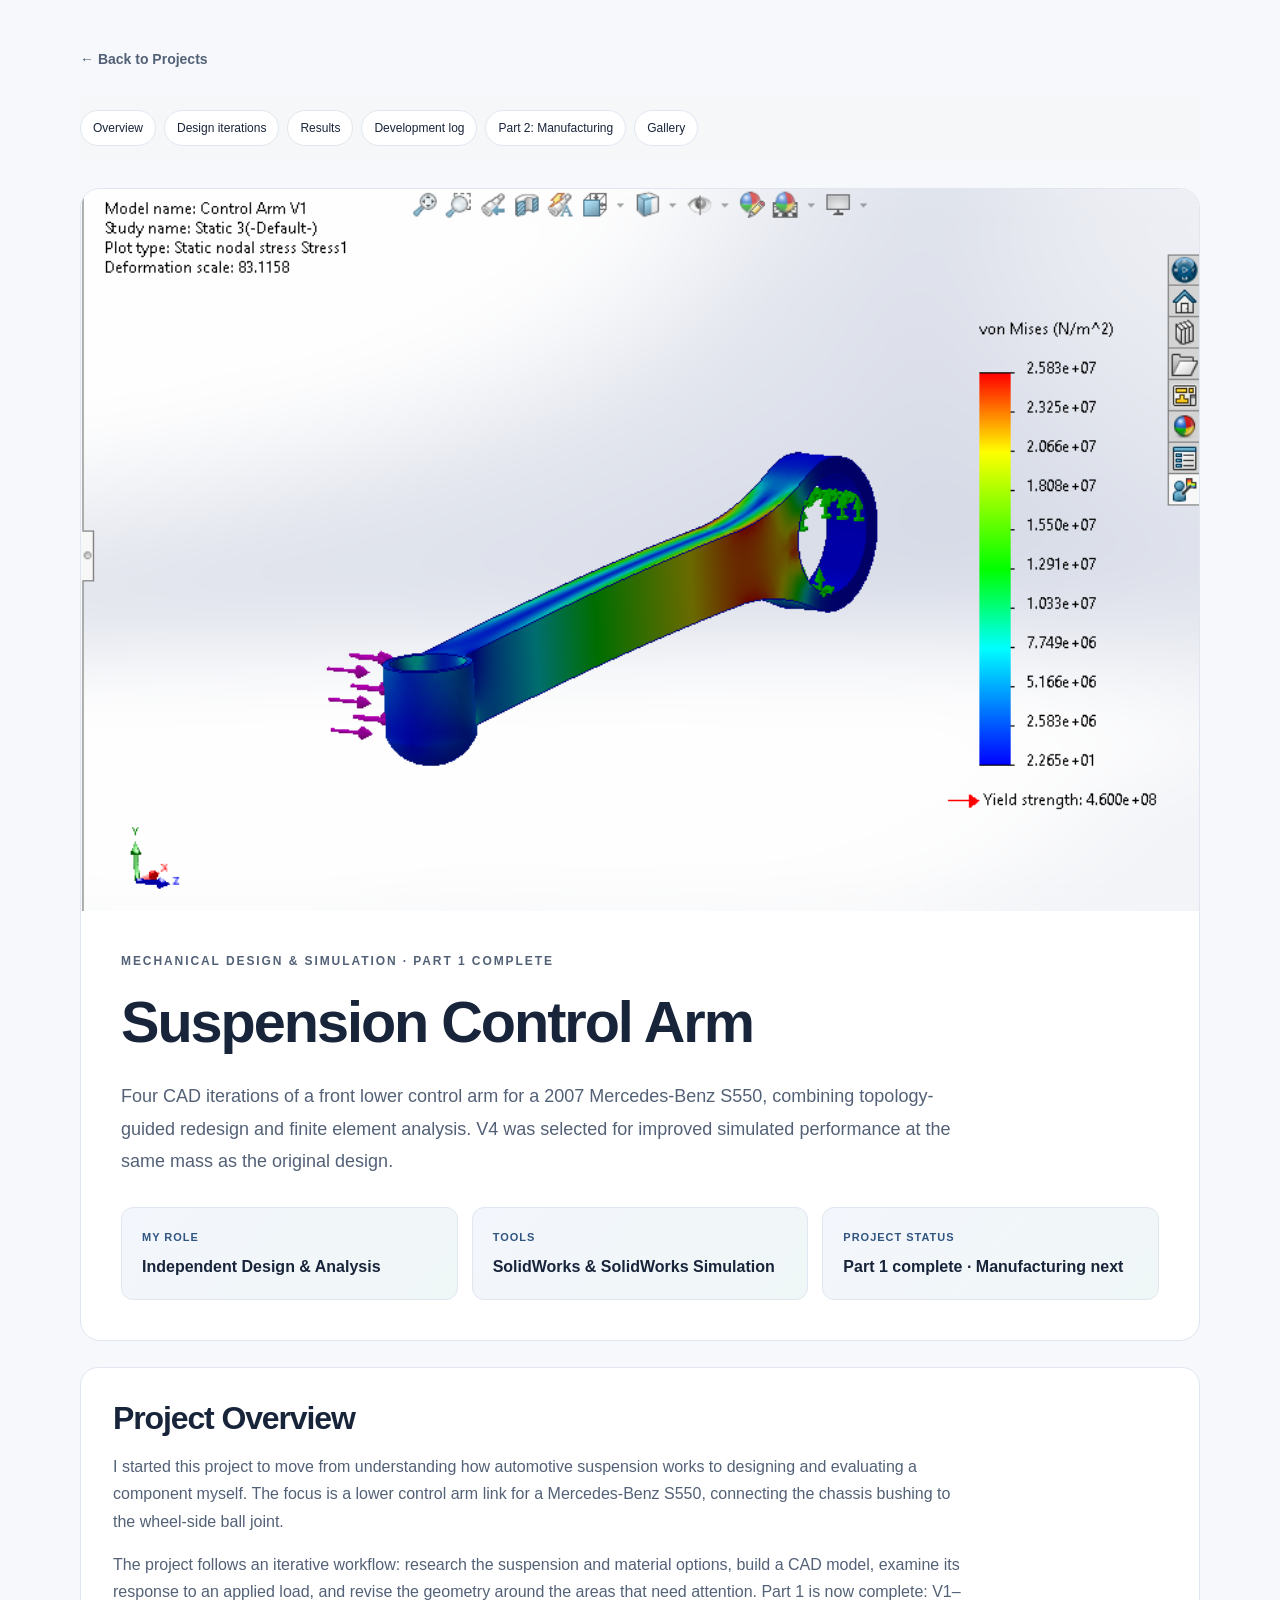
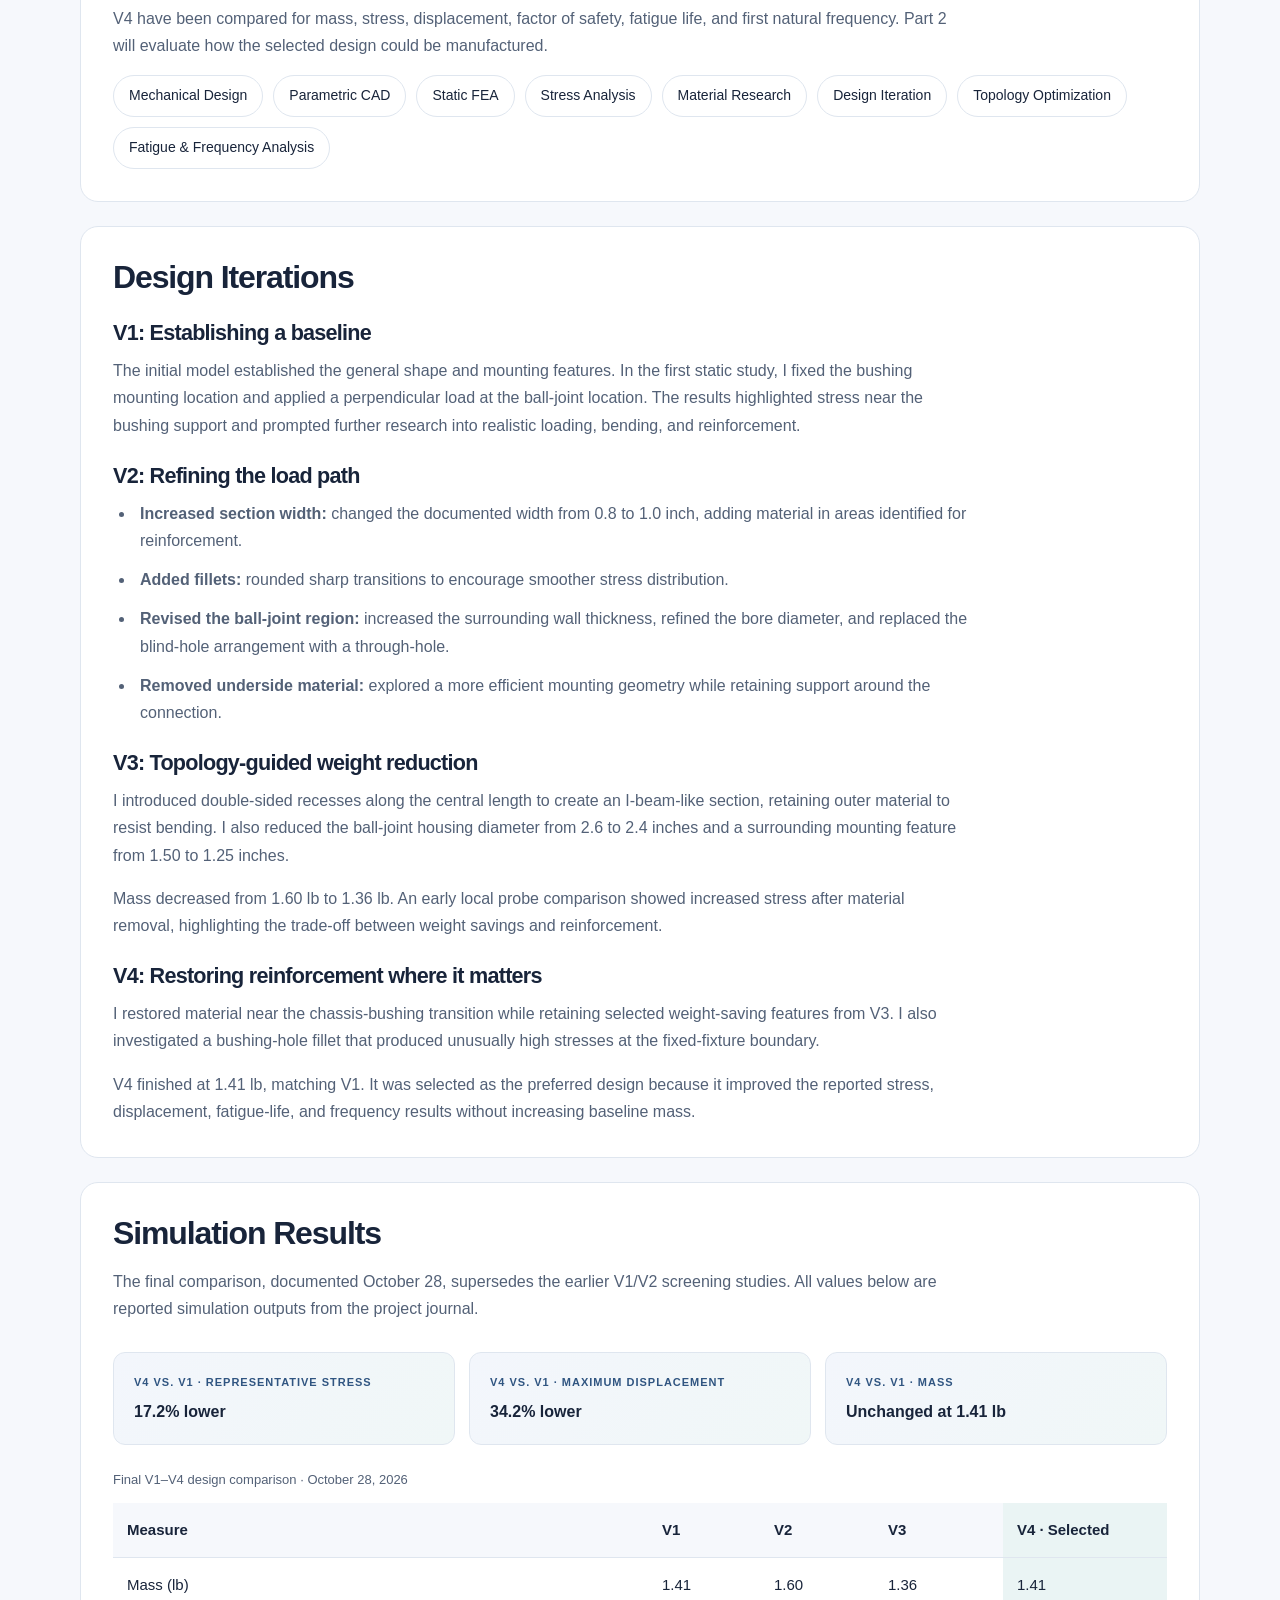
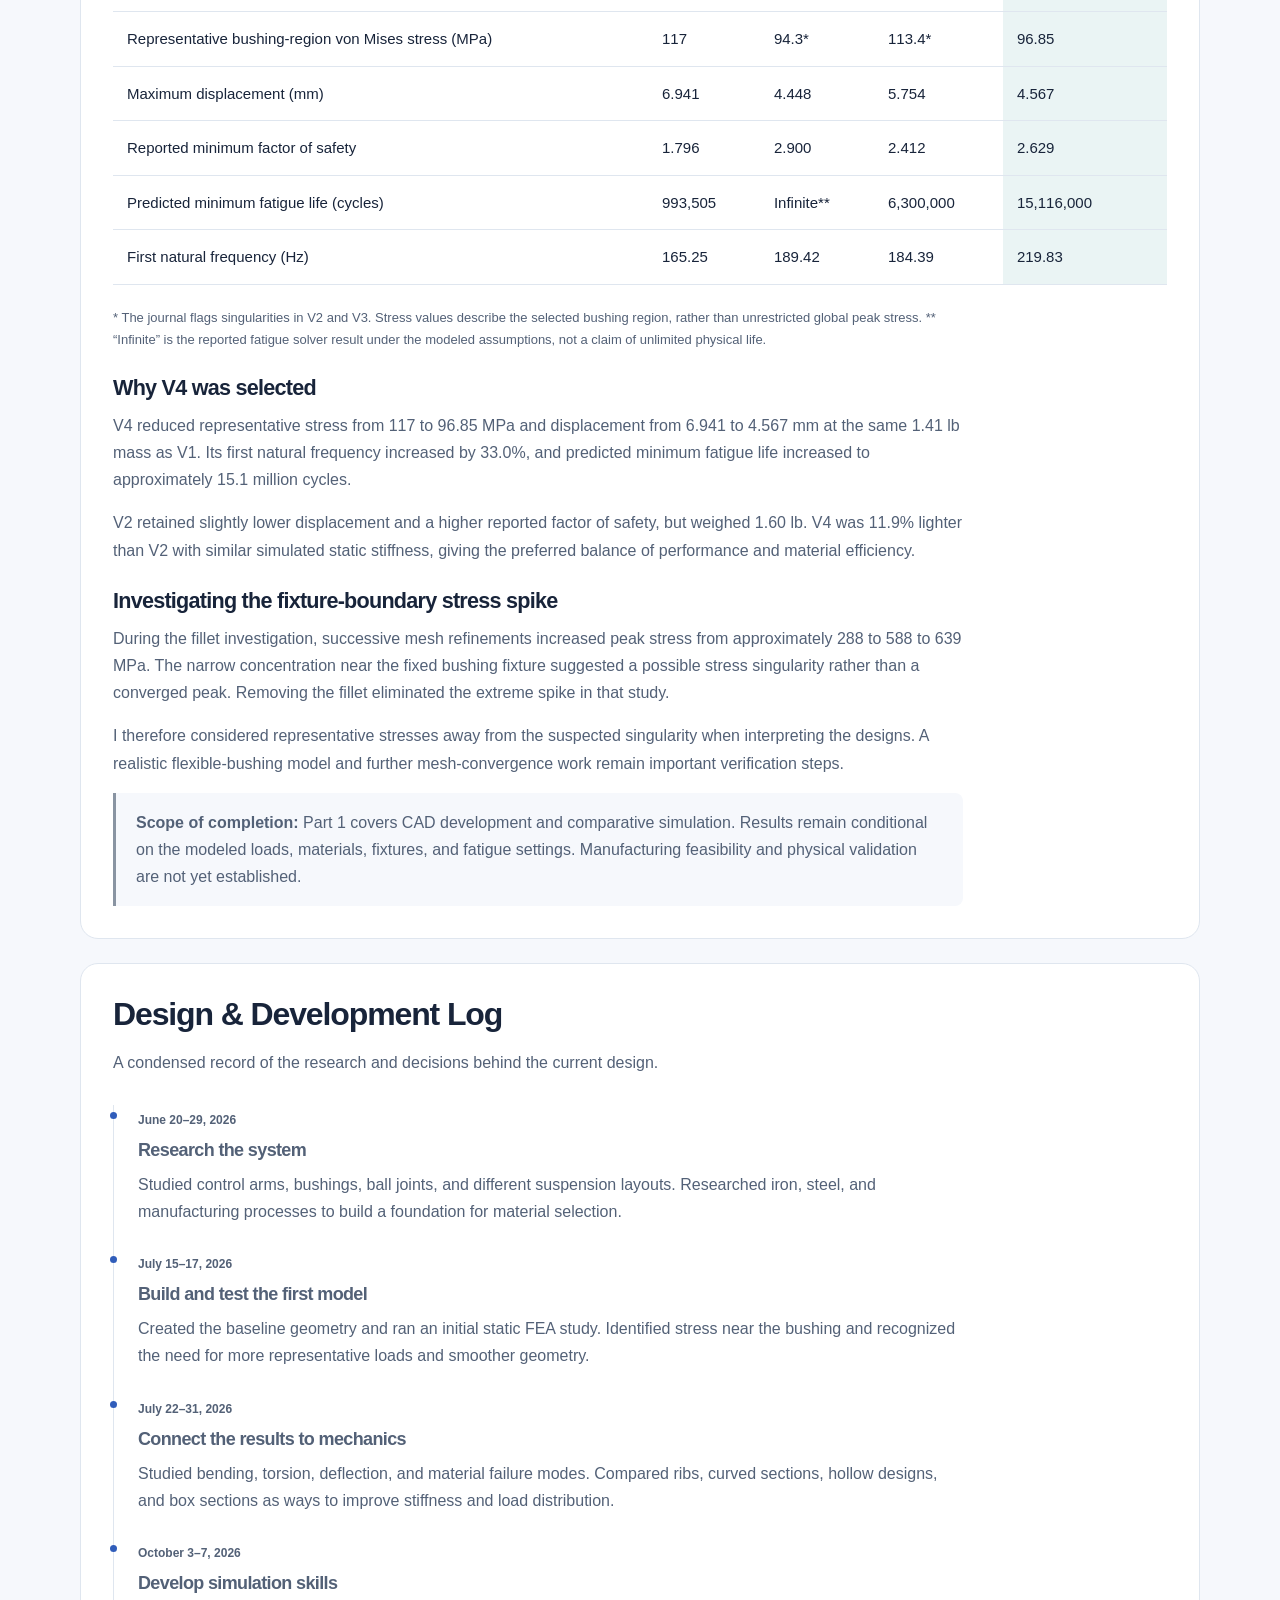
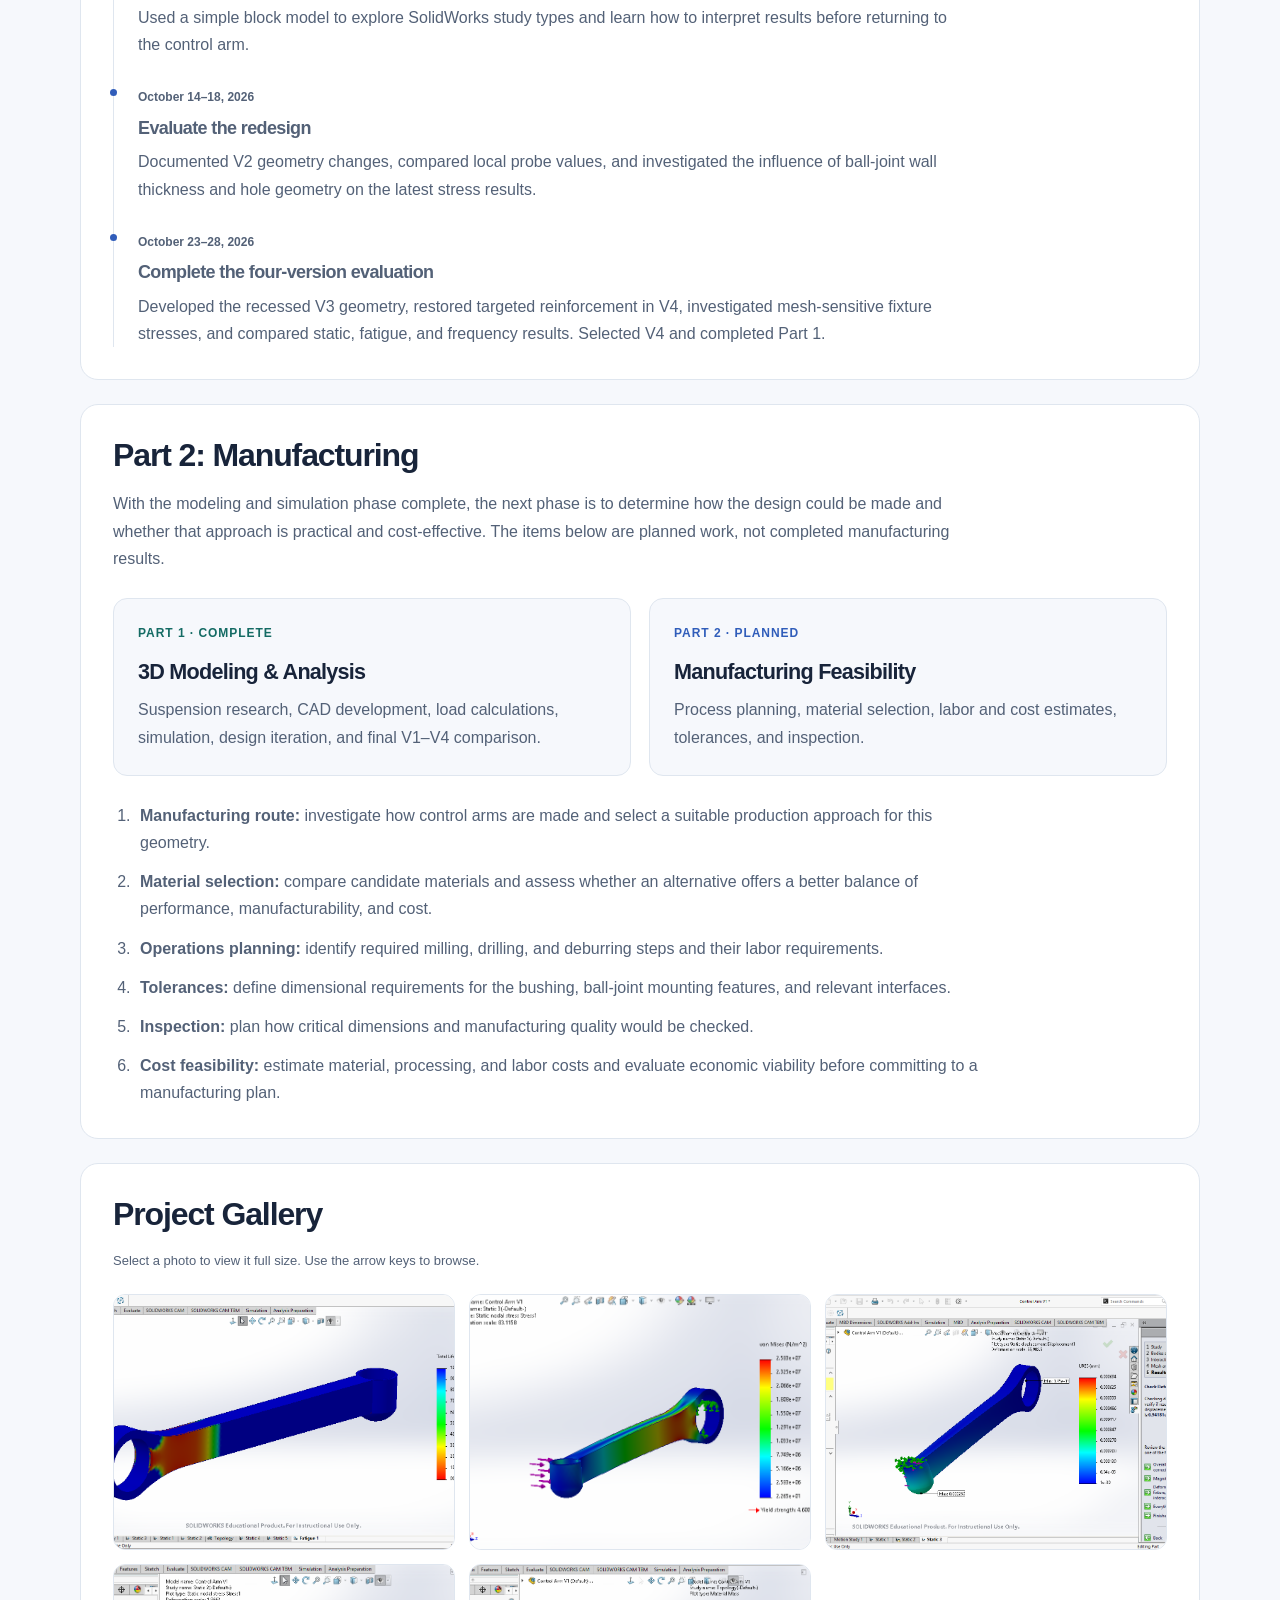
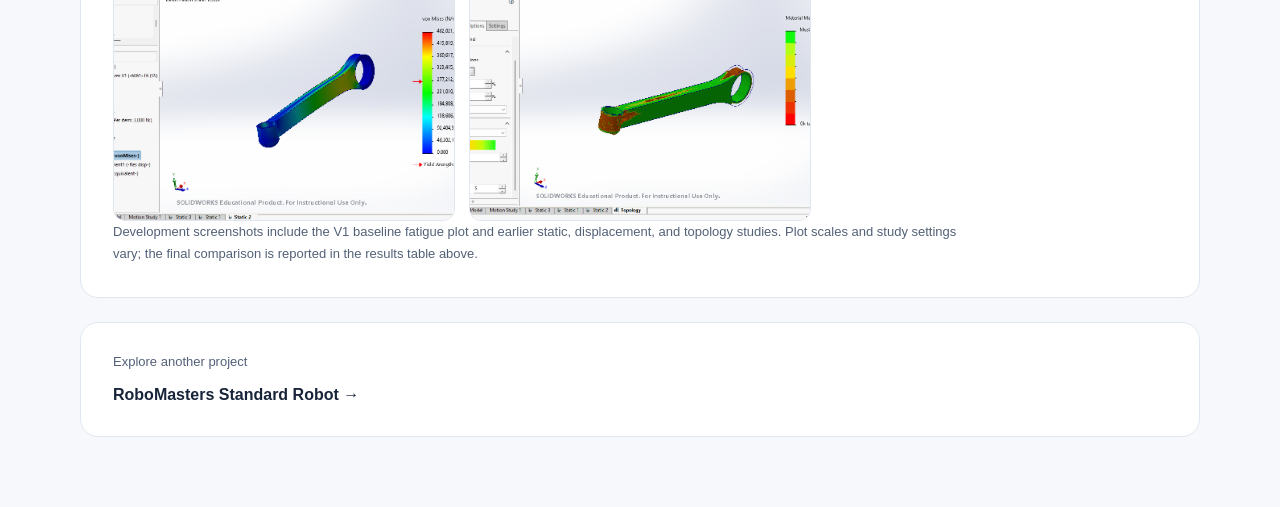
==== commit fd045262: "Update control arm case study with completed V1-V4 evaluation and manufacturing roadmap" ====
--- a/projects/control-arm.html
+++ b/projects/control-arm.html
@@ -4,36 +4,36 @@
   <meta charset="UTF-8">
   <meta name="viewport" content="width=device-width, initial-scale=1.0">
   <title>Suspension Control Arm | Michael Asemota</title>
-  <meta name="description" content="An ongoing SolidWorks control arm design study: suspension research, CAD iterations, static FEA, and V1/V2 stress comparisons.">
-  <link rel="stylesheet" href="../assets/css/style.css?v=20261019-2045">
-  <script src="../assets/js/site.js?v=20261019-2045" defer></script>
-  <link rel="stylesheet" href="../assets/css/motion.css?v=20261019-2045">
+  <meta name="description" content="Four SolidWorks control arm design iterations, final V4 simulation results, and a planned manufacturing feasibility study.">
+  <link rel="stylesheet" href="../assets/css/style.css?v=20261029-results">
+  <script src="../assets/js/site.js?v=20261029-results" defer></script>
+  <link rel="stylesheet" href="../assets/css/motion.css?v=20261029-results">
 </head>
 <body>
   <a class="skip-link" href="#main">Skip to content</a>
   <main id="main" class="container project-page">
     <a class="back-link" href="../index.html#projects">← Back to Projects</a>
     <nav class="project-nav" aria-label="Project sections">
-      <a href="#overview">Overview</a><a href="#design">Design iterations</a><a href="#results">Results</a><a href="#process">Development log</a><a href="#next">Next steps</a><a href="#gallery">Gallery</a>
+      <a href="#overview">Overview</a><a href="#design">Design iterations</a><a href="#results">Results</a><a href="#process">Development log</a><a href="#next">Part 2: Manufacturing</a><a href="#gallery">Gallery</a>
     </nav>
     <div class="project-hero">
       <div class="project-hero-image"><img src="../assets/images/control-arm-3.png" alt="SolidWorks static stress plot of the control arm" decoding="async"></div>
       <div class="project-hero-content">
-        <p class="project-label">Mechanical Design &amp; Simulation · In progress</p>
+        <p class="project-label">Mechanical Design &amp; Simulation · Part 1 Complete</p>
         <h1>Suspension Control Arm</h1>
-        <p class="project-description">An independent design study of a Mercedes-Benz S550 suspension link, combining suspension research, iterative CAD modeling, and finite element analysis to understand how geometry affects structural performance.</p>
+        <p class="project-description">Four CAD iterations of a front lower control arm for a 2007 Mercedes-Benz S550, combining topology-guided redesign and finite element analysis. V4 was selected for improved simulated performance at the same mass as the original design.</p>
         <div class="project-stats">
           <div class="project-stat"><div class="project-stat-title">My Role</div><div class="project-stat-value">Independent Design &amp; Analysis</div></div>
           <div class="project-stat"><div class="project-stat-title">Tools</div><div class="project-stat-value">SolidWorks &amp; SolidWorks Simulation</div></div>
-          <div class="project-stat"><div class="project-stat-title">Project Status</div><div class="project-stat-value">June 2026–Present · V2 evaluation</div></div>
+          <div class="project-stat"><div class="project-stat-title">Project Status</div><div class="project-stat-value">Part 1 complete · Manufacturing next</div></div>
         </div>
       </div>
     </div>
     <section class="project-section" aria-labelledby="overview">
       <h2 id="overview">Project Overview</h2>
       <p>I started this project to move from understanding how automotive suspension works to designing and evaluating a component myself. The focus is a lower control arm link for a Mercedes-Benz S550, connecting the chassis bushing to the wheel-side ball joint.</p>
-      <p>The project follows an iterative workflow: research the suspension and material options, build a CAD model, examine its response to an applied load, and revise the geometry around the areas that need attention. The current work compares the original V1 model with a revised V2.</p>
-      <div class="project-tags"><span class="project-tag">Mechanical Design</span><span class="project-tag">Parametric CAD</span><span class="project-tag">Static FEA</span><span class="project-tag">Stress Analysis</span><span class="project-tag">Material Research</span><span class="project-tag">Design Iteration</span></div>
+      <p>The project follows an iterative workflow: research the suspension and material options, build a CAD model, examine its response to an applied load, and revise the geometry around the areas that need attention. Part 1 is now complete: V1–V4 have been compared for mass, stress, displacement, factor of safety, fatigue life, and first natural frequency. Part 2 will evaluate how the selected design could be manufactured.</p>
+      <div class="project-tags"><span class="project-tag">Mechanical Design</span><span class="project-tag">Parametric CAD</span><span class="project-tag">Static FEA</span><span class="project-tag">Stress Analysis</span><span class="project-tag">Material Research</span><span class="project-tag">Design Iteration</span><span class="project-tag">Topology Optimization</span><span class="project-tag">Fatigue &amp; Frequency Analysis</span></div>
     </section>
     <section class="project-section" aria-labelledby="design">
       <h2 id="design">Design Iterations</h2>
@@ -46,17 +46,41 @@
         <li><strong>Revised the ball-joint region:</strong> increased the surrounding wall thickness, refined the bore diameter, and replaced the blind-hole arrangement with a through-hole.</li>
         <li><strong>Removed underside material:</strong> explored a more efficient mounting geometry while retaining support around the connection.</li>
       </ul>
-      <p>These changes are being evaluated together. A reduction in stress alone does not establish a better strength-to-weight ratio; mass, displacement, and comparable analysis settings still need to be assessed.</p>
+      <h3>V3: Topology-guided weight reduction</h3>
+      <p>I introduced double-sided recesses along the central length to create an I-beam-like section, retaining outer material to resist bending. I also reduced the ball-joint housing diameter from 2.6 to 2.4 inches and a surrounding mounting feature from 1.50 to 1.25 inches.</p>
+      <p>Mass decreased from 1.60 lb to 1.36 lb. An early local probe comparison showed increased stress after material removal, highlighting the trade-off between weight savings and reinforcement.</p>
+      <h3>V4: Restoring reinforcement where it matters</h3>
+      <p>I restored material near the chassis-bushing transition while retaining selected weight-saving features from V3. I also investigated a bushing-hole fillet that produced unusually high stresses at the fixed-fixture boundary.</p>
+      <p>V4 finished at 1.41 lb, matching V1. It was selected as the preferred design because it improved the reported stress, displacement, fatigue-life, and frequency results without increasing baseline mass.</p>
     </section>
     <section class="project-section" aria-labelledby="results">
       <h2 id="results">Simulation Results</h2>
-      <h3>Local stress comparison near the chassis bushing</h3>
-      <p>I used the SolidWorks Probe tool to record five von Mises stress values at approximately corresponding locations near the main chassis bushing in each design.</p>
-      <div class="results-table-wrap"><table class="results-table"><caption>Five-point local comparison documented October 14, 2026</caption><thead><tr><th scope="col">Measure</th><th scope="col">V1</th><th scope="col">V2</th></tr></thead><tbody><tr><th scope="row">Average measured local stress</th><td>341.21 MPa</td><td>281.15 MPa</td></tr><tr><th scope="row">Difference from V1</th><td>Baseline</td><td>−60.07 MPa (17.6%)</td></tr></tbody></table></div>
-      <p>The journal reports the same simulated loading conditions for this comparison. The result suggests a local improvement in V2, but the probes represent a small region and do not establish overall structural performance.</p>
-      <h3>Latest comparison: verification in progress</h3>
-      <p>The October 18 entry records an approximately 79.9% lower maximum von Mises stress for V2 in a later loading case. I am keeping this separate from the five-point comparison: the selected loading surfaces and boundary conditions still need verification before attributing the difference to geometry.</p>
-      <p class="analysis-note"><strong>Current scope:</strong> a CAD and simulation study. Mesh convergence, displacement, factor of safety, and physical performance have not yet been established.</p>
+      <p>The final comparison, documented October 28, supersedes the earlier V1/V2 screening studies. All values below are reported simulation outputs from the project journal.</p>
+      <div class="project-stats result-highlights">
+        <div class="project-stat"><div class="project-stat-title">V4 vs. V1 · Representative stress</div><div class="project-stat-value">17.2% lower</div></div>
+        <div class="project-stat"><div class="project-stat-title">V4 vs. V1 · Maximum displacement</div><div class="project-stat-value">34.2% lower</div></div>
+        <div class="project-stat"><div class="project-stat-title">V4 vs. V1 · Mass</div><div class="project-stat-value">Unchanged at 1.41 lb</div></div>
+      </div>
+      <div class="results-table-wrap"><table class="results-table">
+        <caption>Final V1–V4 design comparison · October 28, 2026</caption>
+        <thead><tr><th scope="col">Measure</th><th scope="col">V1</th><th scope="col">V2</th><th scope="col">V3</th><th scope="col">V4 · Selected</th></tr></thead>
+        <tbody>
+          <tr><th scope="row">Mass (lb)</th><td>1.41</td><td>1.60</td><td>1.36</td><td>1.41</td></tr>
+          <tr><th scope="row">Representative bushing-region von Mises stress (MPa)</th><td>117</td><td>94.3*</td><td>113.4*</td><td>96.85</td></tr>
+          <tr><th scope="row">Maximum displacement (mm)</th><td>6.941</td><td>4.448</td><td>5.754</td><td>4.567</td></tr>
+          <tr><th scope="row">Reported minimum factor of safety</th><td>1.796</td><td>2.900</td><td>2.412</td><td>2.629</td></tr>
+          <tr><th scope="row">Predicted minimum fatigue life (cycles)</th><td>993,505</td><td>Infinite**</td><td>6,300,000</td><td>15,116,000</td></tr>
+          <tr><th scope="row">First natural frequency (Hz)</th><td>165.25</td><td>189.42</td><td>184.39</td><td>219.83</td></tr>
+        </tbody>
+      </table></div>
+      <p class="gallery-hint">* The journal flags singularities in V2 and V3. Stress values describe the selected bushing region, rather than unrestricted global peak stress. ** “Infinite” is the reported fatigue solver result under the modeled assumptions, not a claim of unlimited physical life.</p>
+      <h3>Why V4 was selected</h3>
+      <p>V4 reduced representative stress from 117 to 96.85 MPa and displacement from 6.941 to 4.567 mm at the same 1.41 lb mass as V1. Its first natural frequency increased by 33.0%, and predicted minimum fatigue life increased to approximately 15.1 million cycles.</p>
+      <p>V2 retained slightly lower displacement and a higher reported factor of safety, but weighed 1.60 lb. V4 was 11.9% lighter than V2 with similar simulated static stiffness, giving the preferred balance of performance and material efficiency.</p>
+      <h3>Investigating the fixture-boundary stress spike</h3>
+      <p>During the fillet investigation, successive mesh refinements increased peak stress from approximately 288 to 588 to 639 MPa. The narrow concentration near the fixed bushing fixture suggested a possible stress singularity rather than a converged peak. Removing the fillet eliminated the extreme spike in that study.</p>
+      <p>I therefore considered representative stresses away from the suspected singularity when interpreting the designs. A realistic flexible-bushing model and further mesh-convergence work remain important verification steps.</p>
+      <p class="analysis-note"><strong>Scope of completion:</strong> Part 1 covers CAD development and comparative simulation. Results remain conditional on the modeled loads, materials, fixtures, and fatigue settings. Manufacturing feasibility and physical validation are not yet established.</p>
     </section>
     <section class="project-section" aria-labelledby="process">
       <h2 id="process">Design &amp; Development Log</h2>
@@ -67,21 +91,35 @@
         <li><span class="log-date">July 22–31, 2026</span><h3>Connect the results to mechanics</h3><p>Studied bending, torsion, deflection, and material failure modes. Compared ribs, curved sections, hollow designs, and box sections as ways to improve stiffness and load distribution.</p></li>
         <li><span class="log-date">October 3–7, 2026</span><h3>Develop simulation skills</h3><p>Used a simple block model to explore SolidWorks study types and learn how to interpret results before returning to the control arm.</p></li>
         <li><span class="log-date">October 14–18, 2026</span><h3>Evaluate the redesign</h3><p>Documented V2 geometry changes, compared local probe values, and investigated the influence of ball-joint wall thickness and hole geometry on the latest stress results.</p></li>
+        <li><span class="log-date">October 23–28, 2026</span><h3>Complete the four-version evaluation</h3><p>Developed the recessed V3 geometry, restored targeted reinforcement in V4, investigated mesh-sensitive fixture stresses, and compared static, fatigue, and frequency results. Selected V4 and completed Part 1.</p></li>
       </ol>
     </section>
     <section class="project-section" aria-labelledby="next">
-      <h2 id="next">Next Steps</h2>
-      <ul><li>Verify equivalent load directions, selected surfaces, materials, and fixtures between V1 and V2.</li><li>Perform a mesh-convergence check around the bushing and ball-joint regions.</li><li>Compare displacement, maximum stress, factor of safety, and mass alongside local stress measurements.</li><li>Refine representative suspension loading cases and evaluate further design changes.</li></ul>
+      <h2 id="next">Part 2: Manufacturing</h2>
+      <p>With the modeling and simulation phase complete, the next phase is to determine how the design could be made and whether that approach is practical and cost-effective. The items below are planned work, not completed manufacturing results.</p>
+      <div class="phase-grid">
+        <div class="phase-panel"><p class="phase-status complete">Part 1 · Complete</p><h3>3D Modeling &amp; Analysis</h3><p>Suspension research, CAD development, load calculations, simulation, design iteration, and final V1–V4 comparison.</p></div>
+        <div class="phase-panel"><p class="phase-status planned">Part 2 · Planned</p><h3>Manufacturing Feasibility</h3><p>Process planning, material selection, labor and cost estimates, tolerances, and inspection.</p></div>
+      </div>
+      <ol class="manufacturing-plan">
+        <li><strong>Manufacturing route:</strong> investigate how control arms are made and select a suitable production approach for this geometry.</li>
+        <li><strong>Material selection:</strong> compare candidate materials and assess whether an alternative offers a better balance of performance, manufacturability, and cost.</li>
+        <li><strong>Operations planning:</strong> identify required milling, drilling, and deburring steps and their labor requirements.</li>
+        <li><strong>Tolerances:</strong> define dimensional requirements for the bushing, ball-joint mounting features, and relevant interfaces.</li>
+        <li><strong>Inspection:</strong> plan how critical dimensions and manufacturing quality would be checked.</li>
+        <li><strong>Cost feasibility:</strong> estimate material, processing, and labor costs and evaluate economic viability before committing to a manufacturing plan.</li>
+      </ol>
     </section>
     <section class="project-section" aria-labelledby="gallery">
       <h2 id="gallery">Project Gallery</h2>
       <div class="project-gallery">
+        <img loading="lazy" decoding="async" src="../assets/images/control-arm-fatigue-v1.png" alt="V1 baseline fatigue-life plot with the lowest predicted life near the bushing transition">
         <img loading="lazy" decoding="async" src="../assets/images/control-arm-3.png" alt="Control arm static von Mises stress plot in SolidWorks">
         <img loading="lazy" decoding="async" src="../assets/images/control-arm-4.png" alt="Control arm displacement study shown in SolidWorks Simulation">
         <img loading="lazy" decoding="async" src="../assets/images/control-arm-5.png" alt="Control arm stress result with probe measurements">
         <img loading="lazy" decoding="async" src="../assets/images/control-arm-6.png" alt="Control arm topology study screenshot from the development journal">
       </div>
-      <p class="gallery-hint">Screenshots from different studies in the development journal; plot scales and study settings vary.</p>
+      <p class="gallery-hint">Development screenshots include the V1 baseline fatigue plot and earlier static, displacement, and topology studies. Plot scales and study settings vary; the final comparison is reported in the results table above.</p>
     </section>
     <a class="next-project" href="robo-masters.html"><span>Explore another project</span><strong>RoboMasters Standard Robot →</strong></a>
   </main>
--- a/assets/css/style.css
+++ b/assets/css/style.css
@@ -303,3 +303,16 @@
 @media (prefers-reduced-motion:reduce) {
  .project-card:hover,.project-card:focus-within,.about-card:hover,.experience-card:hover,.contact-card:hover,.project-stat:hover,.gallery-button:hover,.next-project:hover,.btn:hover,.btn:focus-visible,.contact-card:focus-visible,.gallery-button:focus-visible,.next-project:focus-visible { transform:none; }
 }
+
+/* Completed analysis and the upcoming manufacturing phase. */
+.result-highlights { margin-bottom:24px; }
+.results-table th,.results-table td { vertical-align:top; }
+.results-table th:last-child,.results-table td:last-child { background:#eaf4f4; }
+.phase-grid { display:grid; grid-template-columns:repeat(2,minmax(0,1fr)); gap:18px; margin:26px 0; }
+.phase-panel { background:var(--canvas); border:1px solid var(--line); border-radius:14px; padding:24px; }
+.phase-panel h3 { margin-top:0!important; }
+.phase-status { font-size:12px!important; text-transform:uppercase; letter-spacing:.08em; font-weight:700; }
+.phase-status.complete { color:#146b64; }
+.phase-status.planned { color:var(--accent); }
+.manufacturing-plan { padding-left:22px; }
+@media (max-width:700px) { .phase-grid { grid-template-columns:1fr; } .results-table { min-width:640px; } }
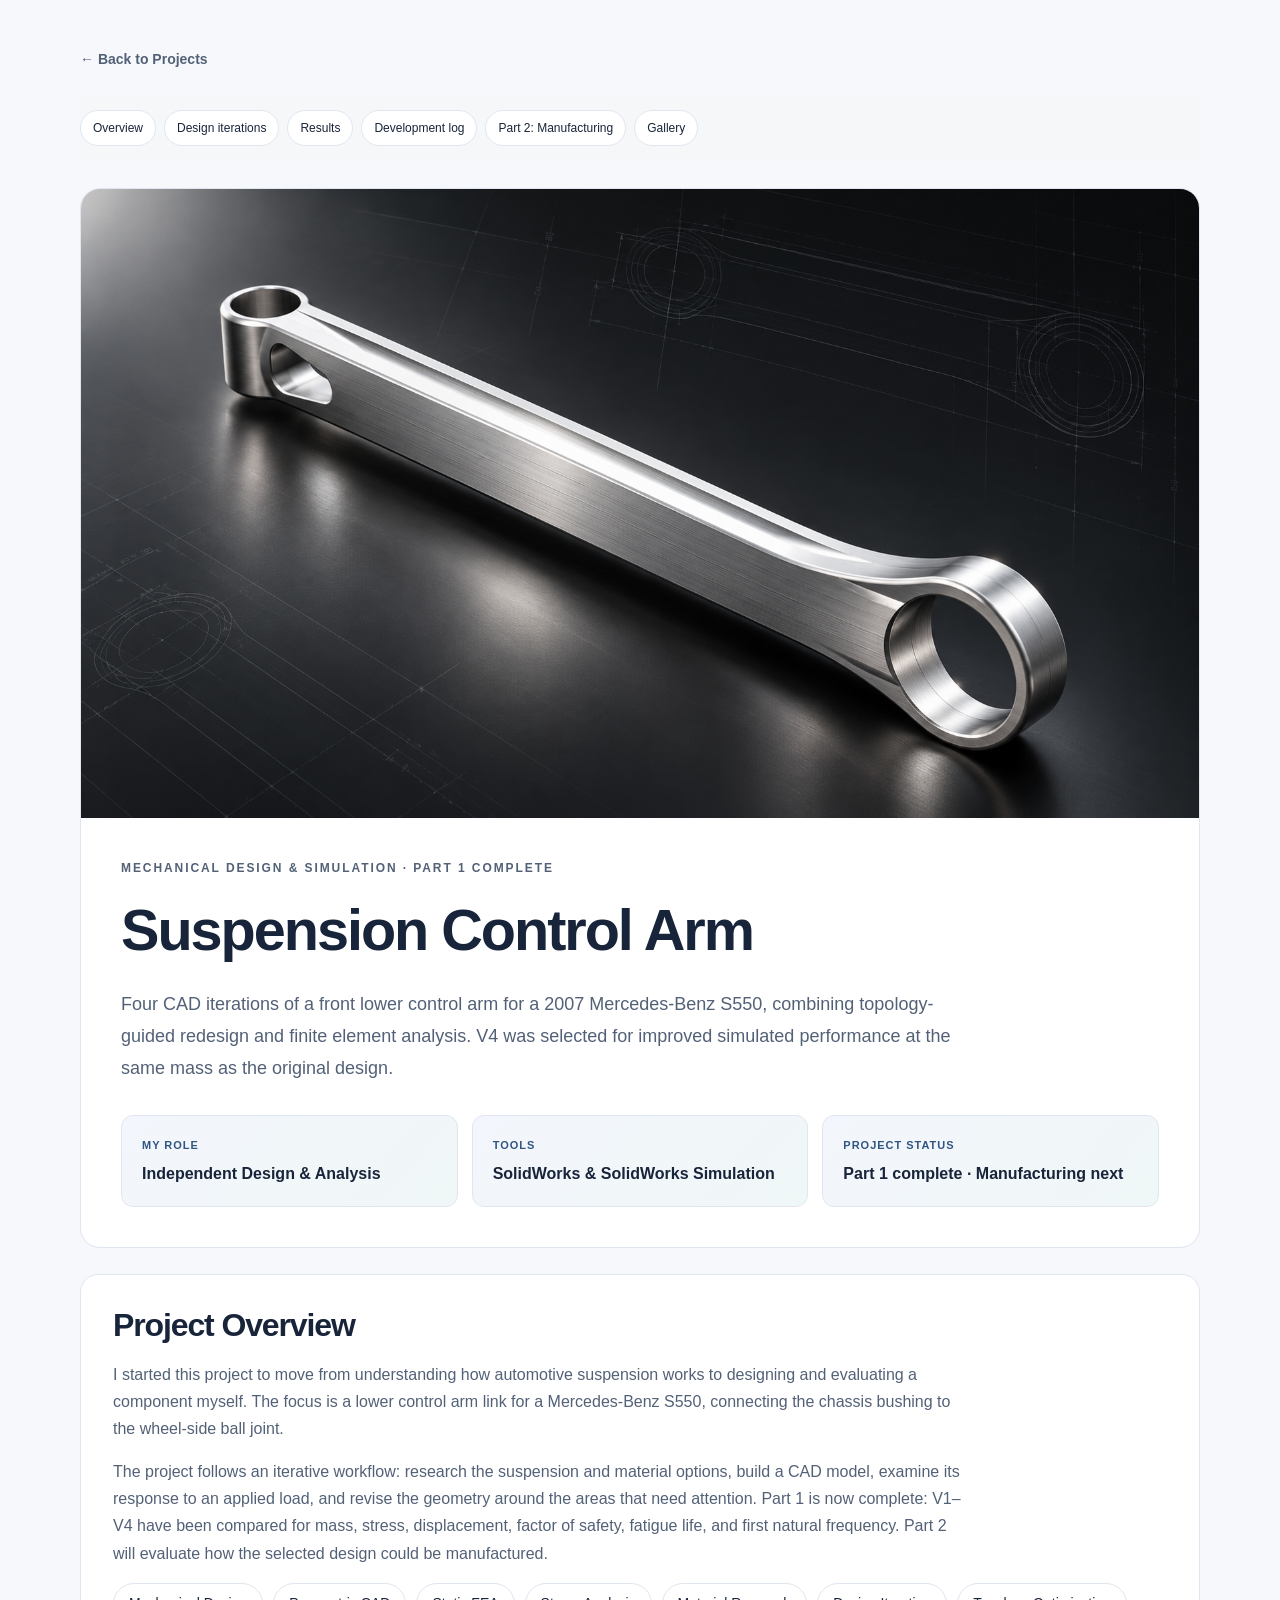
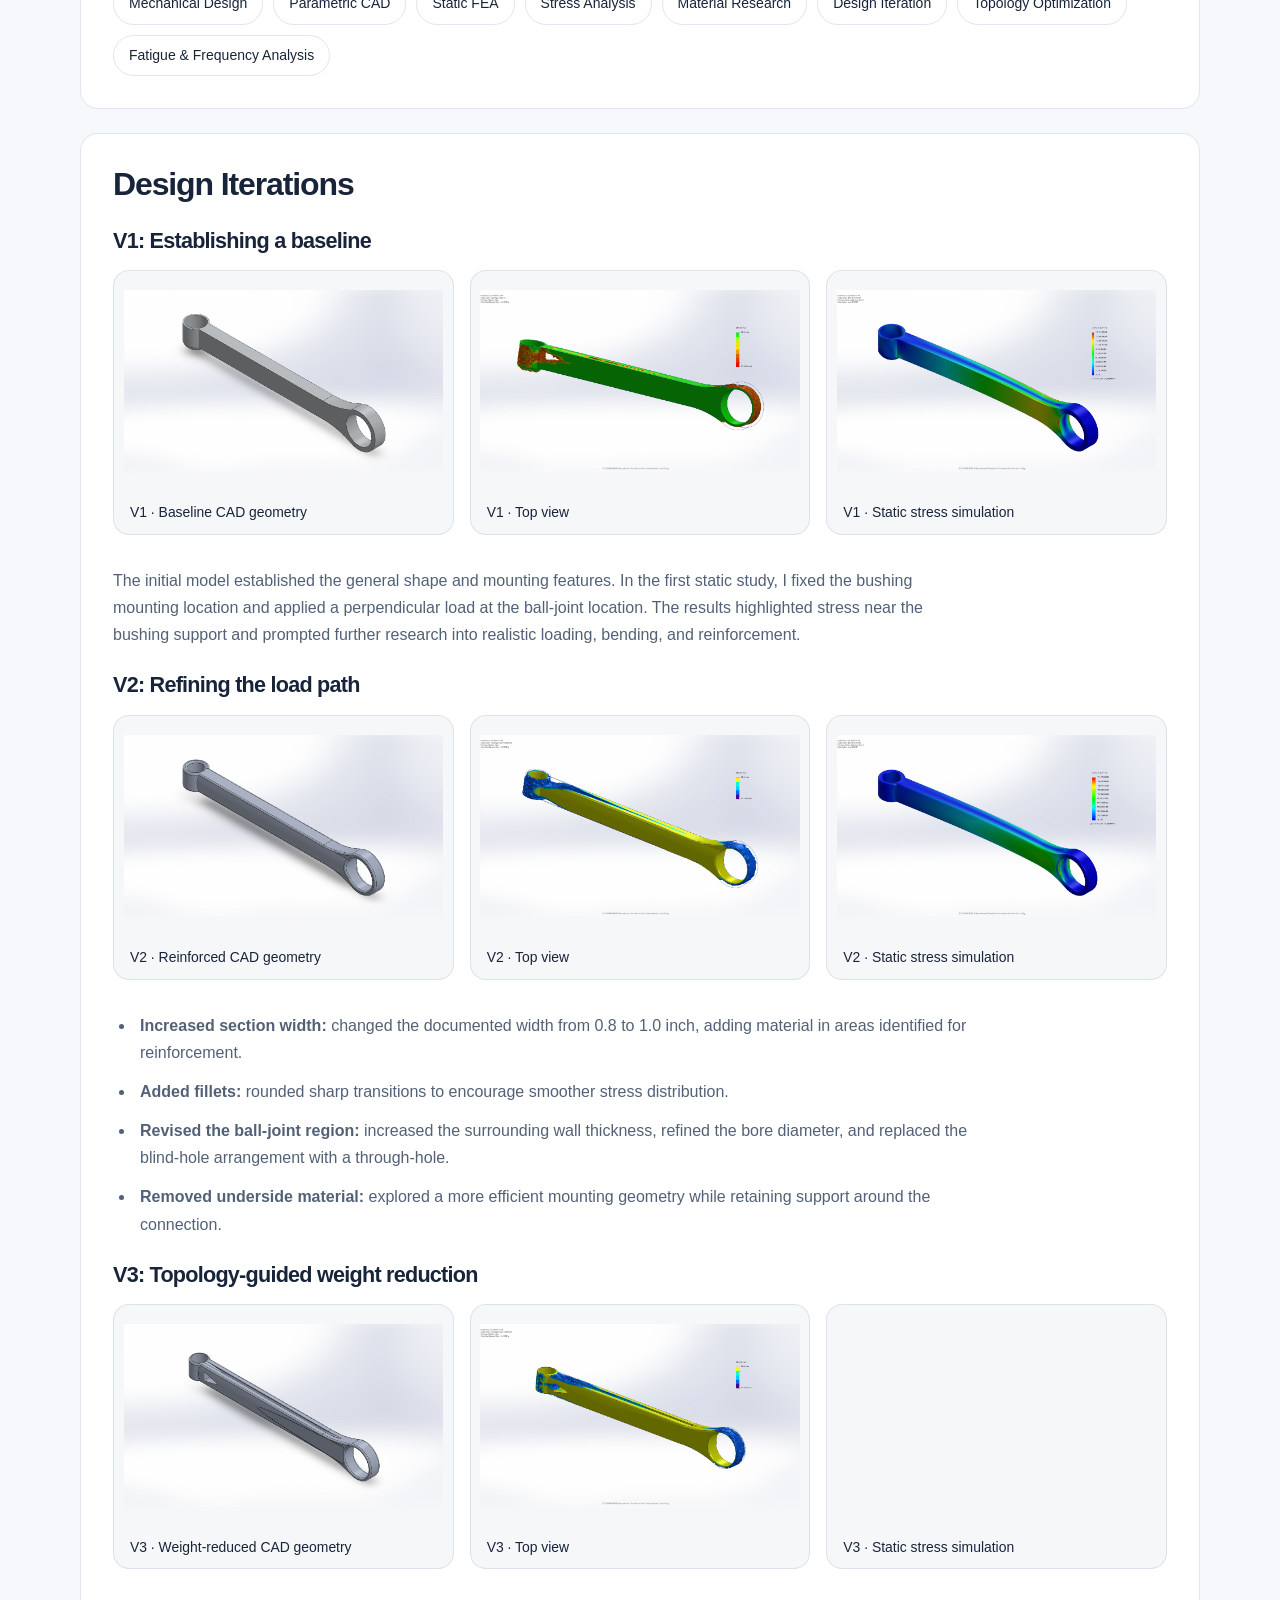
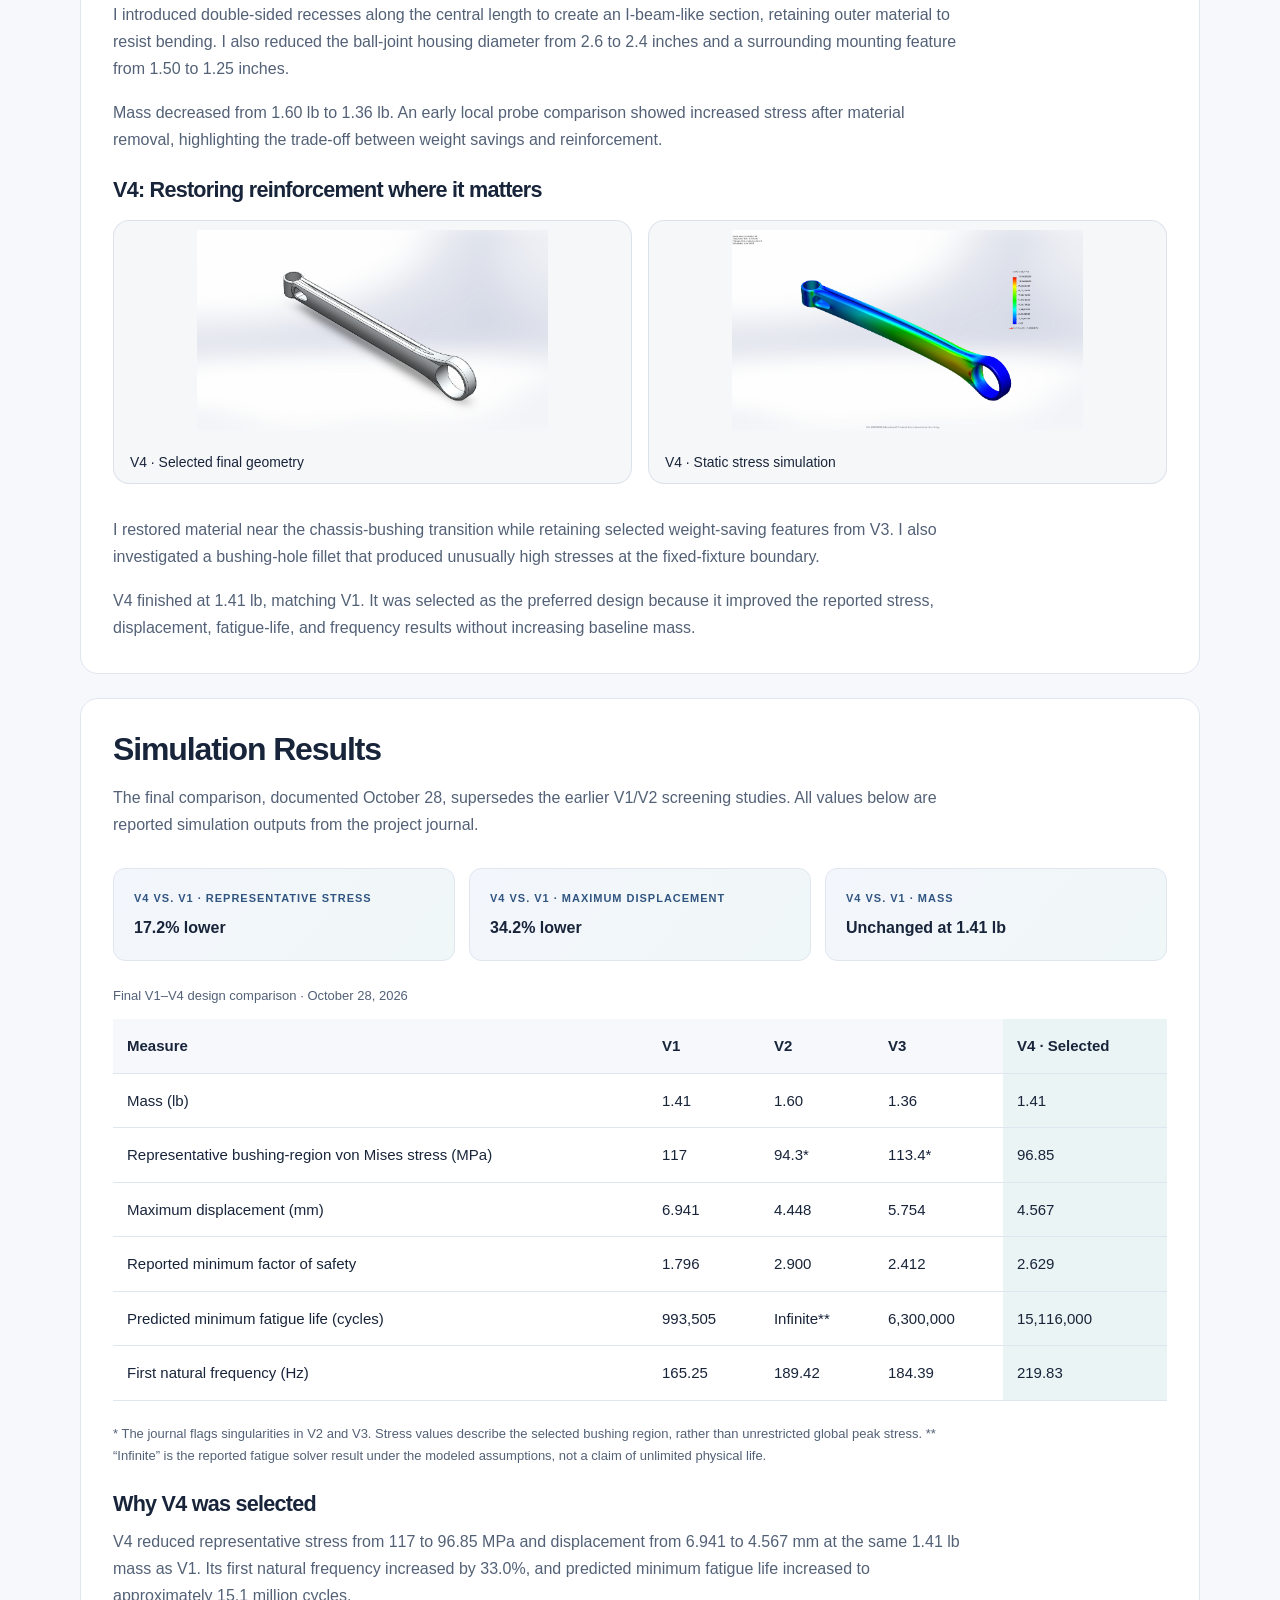
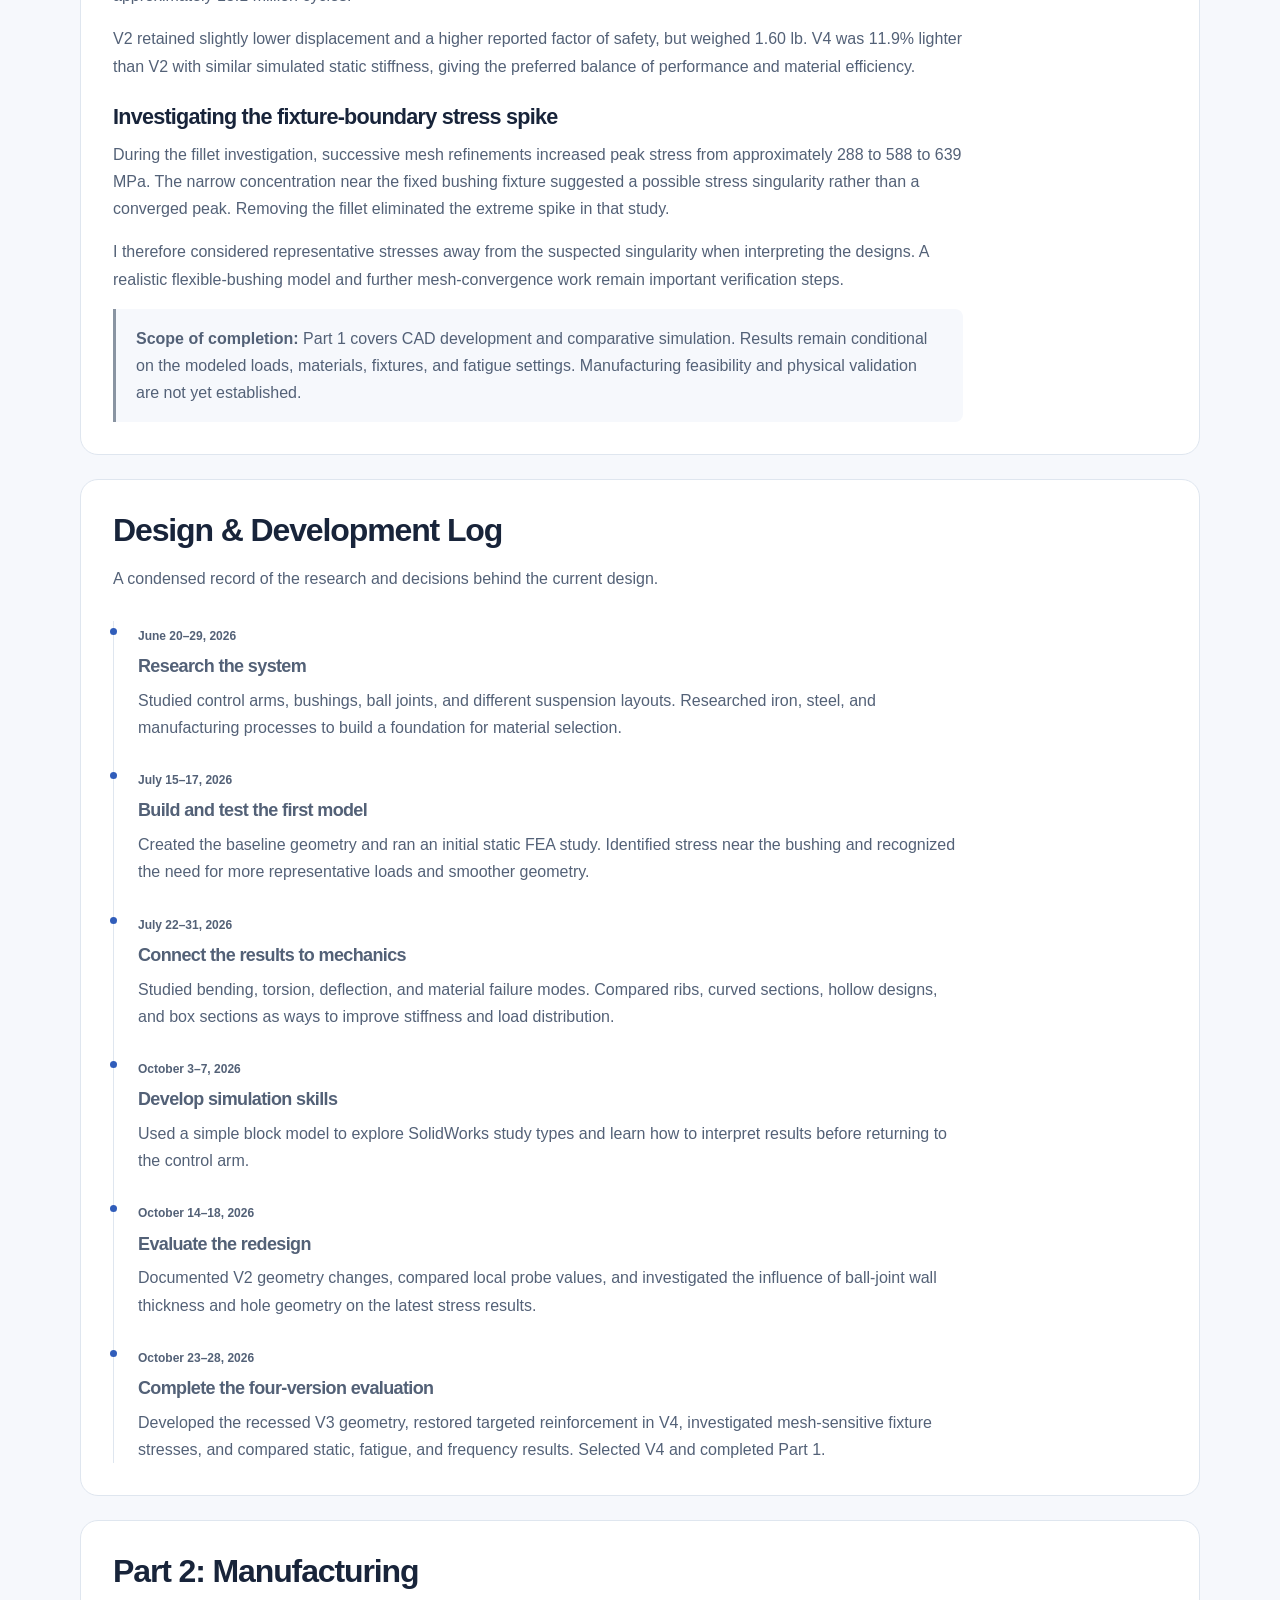
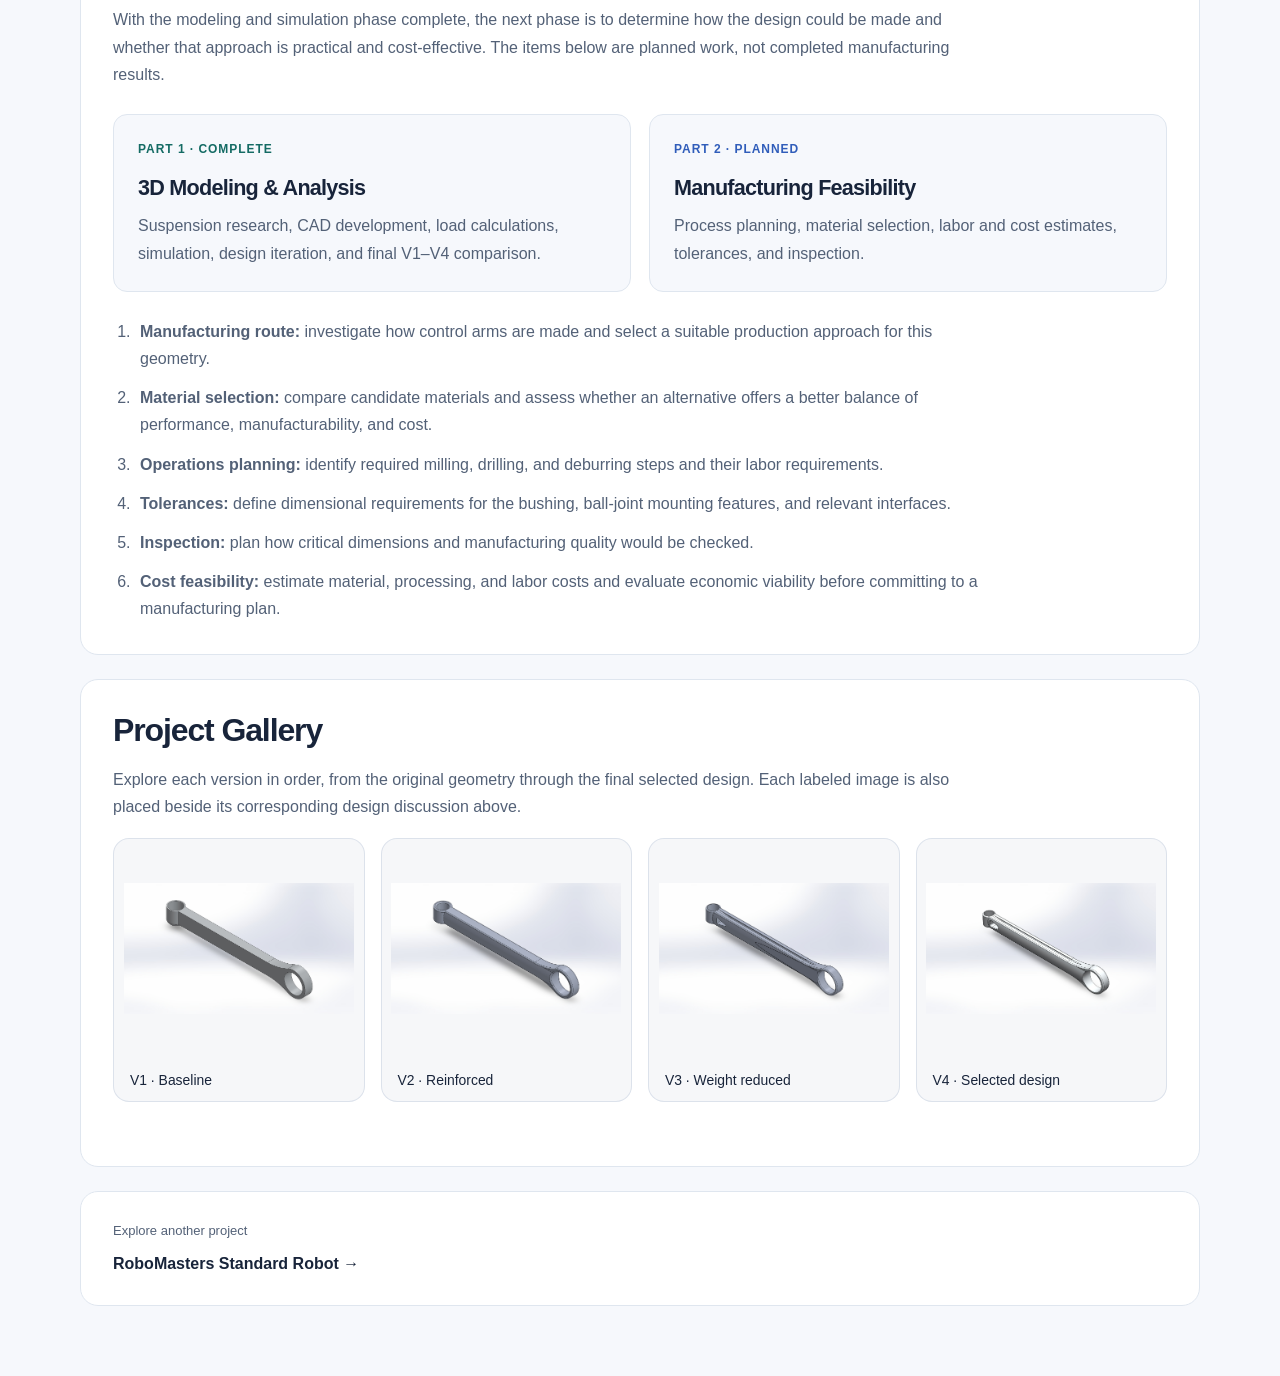
==== commit 9d4cd01f: "Show labeled V1-V4 control arm images alongside design analysis" ====
--- a/projects/control-arm.html
+++ b/projects/control-arm.html
@@ -5,9 +5,20 @@
   <meta name="viewport" content="width=device-width, initial-scale=1.0">
   <title>Suspension Control Arm | Michael Asemota</title>
   <meta name="description" content="Four SolidWorks control arm design iterations, final V4 simulation results, and a planned manufacturing feasibility study.">
-  <link rel="stylesheet" href="../assets/css/style.css?v=20261029-results">
-  <script src="../assets/js/site.js?v=20261029-results" defer></script>
-  <link rel="stylesheet" href="../assets/css/motion.css?v=20261029-results">
+  <link rel="stylesheet" href="../assets/css/style.css?v=20261029-final">
+  <script src="../assets/js/site.js?v=20261029-final" defer></script>
+  <link rel="stylesheet" href="../assets/css/motion.css?v=20261029-final">
+  <link rel="icon" type="image/svg+xml" href="../assets/favicon.svg">
+  <meta name="theme-color" content="#305dba">
+  <meta property="og:type" content="website">
+  <meta property="og:title" content="Suspension Control Arm | Michael Asemota">
+  <meta property="og:description" content="Four SolidWorks control arm design iterations, final V4 simulation results, and a planned manufacturing feasibility study.">
+  <meta property="og:url" content="https://ybmikey.github.io/Michael-A-Projects/projects/control-arm.html">
+  <link rel="canonical" href="https://ybmikey.github.io/Michael-A-Projects/projects/control-arm.html">
+
+<style>
+.iteration-visuals{display:grid;grid-template-columns:repeat(auto-fit,minmax(min(100%,230px),1fr));gap:1rem;margin:1.1rem 0 2rem}.iteration-figure{margin:0;min-width:0;border:1px solid rgba(140,160,190,.24);border-radius:16px;overflow:hidden;background:rgba(125,145,170,.07)}.iteration-figure img{display:block;width:100%;height:220px;object-fit:contain;padding:.6rem;box-sizing:border-box;transition:transform .45s ease}.iteration-figure:hover img{transform:scale(1.035)}.iteration-figure figcaption{padding:.7rem 1rem;font-size:.87rem;line-height:1.45}.gallery-overview{grid-template-columns:repeat(auto-fit,minmax(min(100%,200px),1fr))}@media(max-width:600px){.iteration-figure img{height:190px}}
+</style>
 </head>
 <body>
   <a class="skip-link" href="#main">Skip to content</a>
@@ -17,7 +28,7 @@
       <a href="#overview">Overview</a><a href="#design">Design iterations</a><a href="#results">Results</a><a href="#process">Development log</a><a href="#next">Part 2: Manufacturing</a><a href="#gallery">Gallery</a>
     </nav>
     <div class="project-hero">
-      <div class="project-hero-image"><img src="../assets/images/control-arm-3.png" alt="SolidWorks static stress plot of the control arm" decoding="async"></div>
+      <div class="project-hero-image"><img src="../assets/images/control-arm-hero.png" alt="Hero render of the suspension control arm" decoding="async"></div>
       <div class="project-hero-content">
         <p class="project-label">Mechanical Design &amp; Simulation · Part 1 Complete</p>
         <h1>Suspension Control Arm</h1>
@@ -38,8 +49,14 @@
     <section class="project-section" aria-labelledby="design">
       <h2 id="design">Design Iterations</h2>
       <h3>V1: Establishing a baseline</h3>
+<div class="iteration-visuals"><figure class="iteration-figure"><img loading="lazy" decoding="async" src="../assets/images/control-arm-v1.jpg" alt="V1 · Baseline CAD geometry"><figcaption>V1 · Baseline CAD geometry</figcaption></figure>
+<figure class="iteration-figure"><img loading="lazy" decoding="async" src="../assets/images/control-arm-v1-top.jpg" alt="V1 · Top view"><figcaption>V1 · Top view</figcaption></figure>
+<figure class="iteration-figure"><img loading="lazy" decoding="async" src="../assets/images/control-arm-v1-stress.jpg" alt="V1 · Static stress simulation"><figcaption>V1 · Static stress simulation</figcaption></figure></div>
       <p>The initial model established the general shape and mounting features. In the first static study, I fixed the bushing mounting location and applied a perpendicular load at the ball-joint location. The results highlighted stress near the bushing support and prompted further research into realistic loading, bending, and reinforcement.</p>
       <h3>V2: Refining the load path</h3>
+<div class="iteration-visuals"><figure class="iteration-figure"><img loading="lazy" decoding="async" src="../assets/images/control-arm-v2.jpg" alt="V2 · Reinforced CAD geometry"><figcaption>V2 · Reinforced CAD geometry</figcaption></figure>
+<figure class="iteration-figure"><img loading="lazy" decoding="async" src="../assets/images/control-arm-v2-top.jpg" alt="V2 · Top view"><figcaption>V2 · Top view</figcaption></figure>
+<figure class="iteration-figure"><img loading="lazy" decoding="async" src="../assets/images/control-arm-v2-stress.jpg" alt="V2 · Static stress simulation"><figcaption>V2 · Static stress simulation</figcaption></figure></div>
       <ul>
         <li><strong>Increased section width:</strong> changed the documented width from 0.8 to 1.0 inch, adding material in areas identified for reinforcement.</li>
         <li><strong>Added fillets:</strong> rounded sharp transitions to encourage smoother stress distribution.</li>
@@ -47,9 +64,14 @@
         <li><strong>Removed underside material:</strong> explored a more efficient mounting geometry while retaining support around the connection.</li>
       </ul>
       <h3>V3: Topology-guided weight reduction</h3>
+<div class="iteration-visuals"><figure class="iteration-figure"><img loading="lazy" decoding="async" src="../assets/images/control-arm-v3.jpg" alt="V3 · Weight-reduced CAD geometry"><figcaption>V3 · Weight-reduced CAD geometry</figcaption></figure>
+<figure class="iteration-figure"><img loading="lazy" decoding="async" src="../assets/images/control-arm-v3-top.jpg" alt="V3 · Top view"><figcaption>V3 · Top view</figcaption></figure>
+<figure class="iteration-figure"><img loading="lazy" decoding="async" src="../assets/images/control-arm-v3-stress.jpg" alt="V3 · Static stress simulation"><figcaption>V3 · Static stress simulation</figcaption></figure></div>
       <p>I introduced double-sided recesses along the central length to create an I-beam-like section, retaining outer material to resist bending. I also reduced the ball-joint housing diameter from 2.6 to 2.4 inches and a surrounding mounting feature from 1.50 to 1.25 inches.</p>
       <p>Mass decreased from 1.60 lb to 1.36 lb. An early local probe comparison showed increased stress after material removal, highlighting the trade-off between weight savings and reinforcement.</p>
       <h3>V4: Restoring reinforcement where it matters</h3>
+<div class="iteration-visuals"><figure class="iteration-figure"><img loading="lazy" decoding="async" src="../assets/images/control-arm-v4-normal.jpg" alt="V4 · Selected final geometry"><figcaption>V4 · Selected final geometry</figcaption></figure>
+<figure class="iteration-figure"><img loading="lazy" decoding="async" src="../assets/images/control-arm-v4-stress.jpg" alt="V4 · Static stress simulation"><figcaption>V4 · Static stress simulation</figcaption></figure></div>
       <p>I restored material near the chassis-bushing transition while retaining selected weight-saving features from V3. I also investigated a bushing-hole fillet that produced unusually high stresses at the fixed-fixture boundary.</p>
       <p>V4 finished at 1.41 lb, matching V1. It was selected as the preferred design because it improved the reported stress, displacement, fatigue-life, and frequency results without increasing baseline mass.</p>
     </section>
@@ -112,14 +134,11 @@
     </section>
     <section class="project-section" aria-labelledby="gallery">
       <h2 id="gallery">Project Gallery</h2>
-      <div class="project-gallery">
-        <img loading="lazy" decoding="async" src="../assets/images/control-arm-fatigue-v1.png" alt="V1 baseline fatigue-life plot with the lowest predicted life near the bushing transition">
-        <img loading="lazy" decoding="async" src="../assets/images/control-arm-3.png" alt="Control arm static von Mises stress plot in SolidWorks">
-        <img loading="lazy" decoding="async" src="../assets/images/control-arm-4.png" alt="Control arm displacement study shown in SolidWorks Simulation">
-        <img loading="lazy" decoding="async" src="../assets/images/control-arm-5.png" alt="Control arm stress result with probe measurements">
-        <img loading="lazy" decoding="async" src="../assets/images/control-arm-6.png" alt="Control arm topology study screenshot from the development journal">
-      </div>
-      <p class="gallery-hint">Development screenshots include the V1 baseline fatigue plot and earlier static, displacement, and topology studies. Plot scales and study settings vary; the final comparison is reported in the results table above.</p>
+      <p>Explore each version in order, from the original geometry through the final selected design. Each labeled image is also placed beside its corresponding design discussion above.</p>
+      <div class="iteration-visuals gallery-overview"><figure class="iteration-figure"><img loading="lazy" decoding="async" src="../assets/images/control-arm-v1.jpg" alt="V1 · Baseline"><figcaption>V1 · Baseline</figcaption></figure>
+<figure class="iteration-figure"><img loading="lazy" decoding="async" src="../assets/images/control-arm-v2.jpg" alt="V2 · Reinforced"><figcaption>V2 · Reinforced</figcaption></figure>
+<figure class="iteration-figure"><img loading="lazy" decoding="async" src="../assets/images/control-arm-v3.jpg" alt="V3 · Weight reduced"><figcaption>V3 · Weight reduced</figcaption></figure>
+<figure class="iteration-figure"><img loading="lazy" decoding="async" src="../assets/images/control-arm-v4-normal.jpg" alt="V4 · Selected design"><figcaption>V4 · Selected design</figcaption></figure></div>
     </section>
     <a class="next-project" href="robo-masters.html"><span>Explore another project</span><strong>RoboMasters Standard Robot →</strong></a>
   </main>
--- a/assets/css/style.css
+++ b/assets/css/style.css
@@ -316,3 +316,6 @@
 .phase-status.planned { color:var(--accent); }
 .manufacturing-plan { padding-left:22px; }
 @media (max-width:700px) { .phase-grid { grid-template-columns:1fr; } .results-table { min-width:640px; } }
+
+.internship-note { display:inline-flex; align-items:center; gap:9px; margin-top:22px; font-size:13px; font-weight:600; color:#305581; }
+.internship-note::before { content:""; width:6px; height:6px; border-radius:50%; background:var(--teal); flex-shrink:0; }
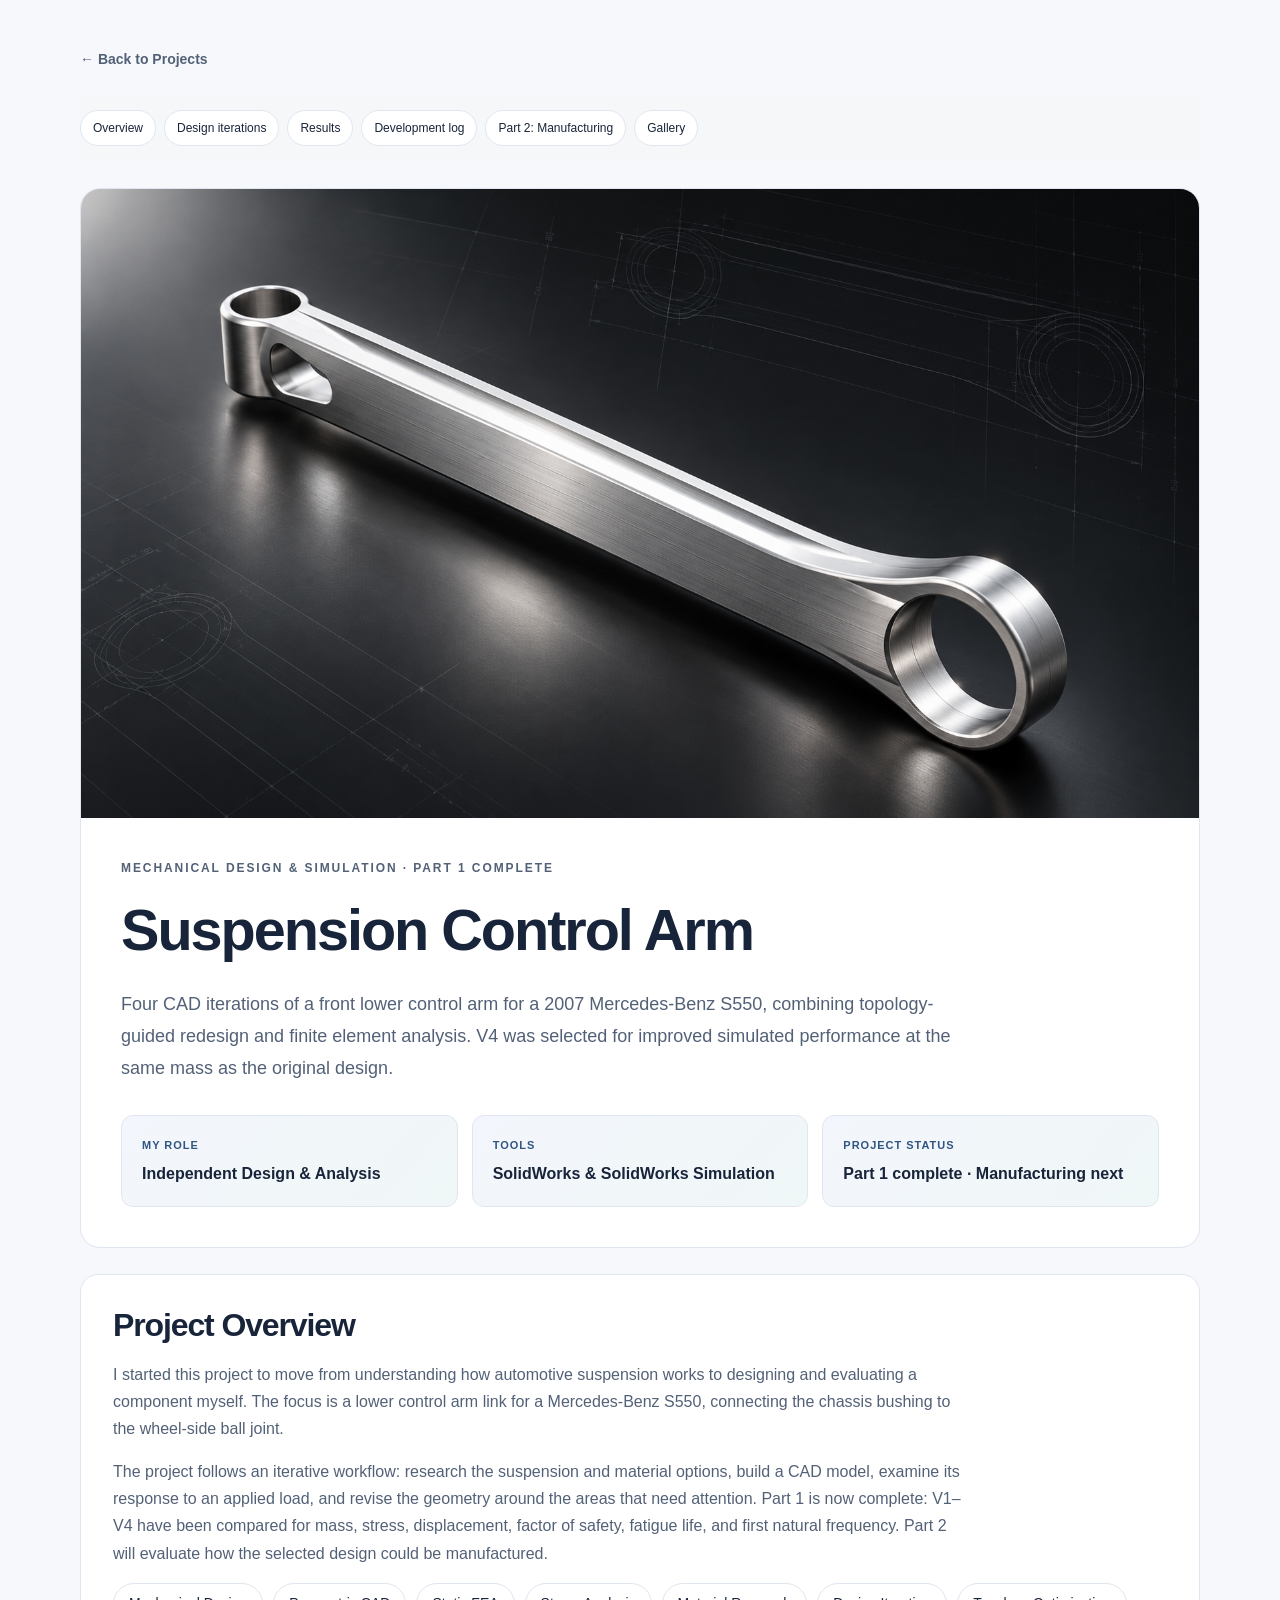
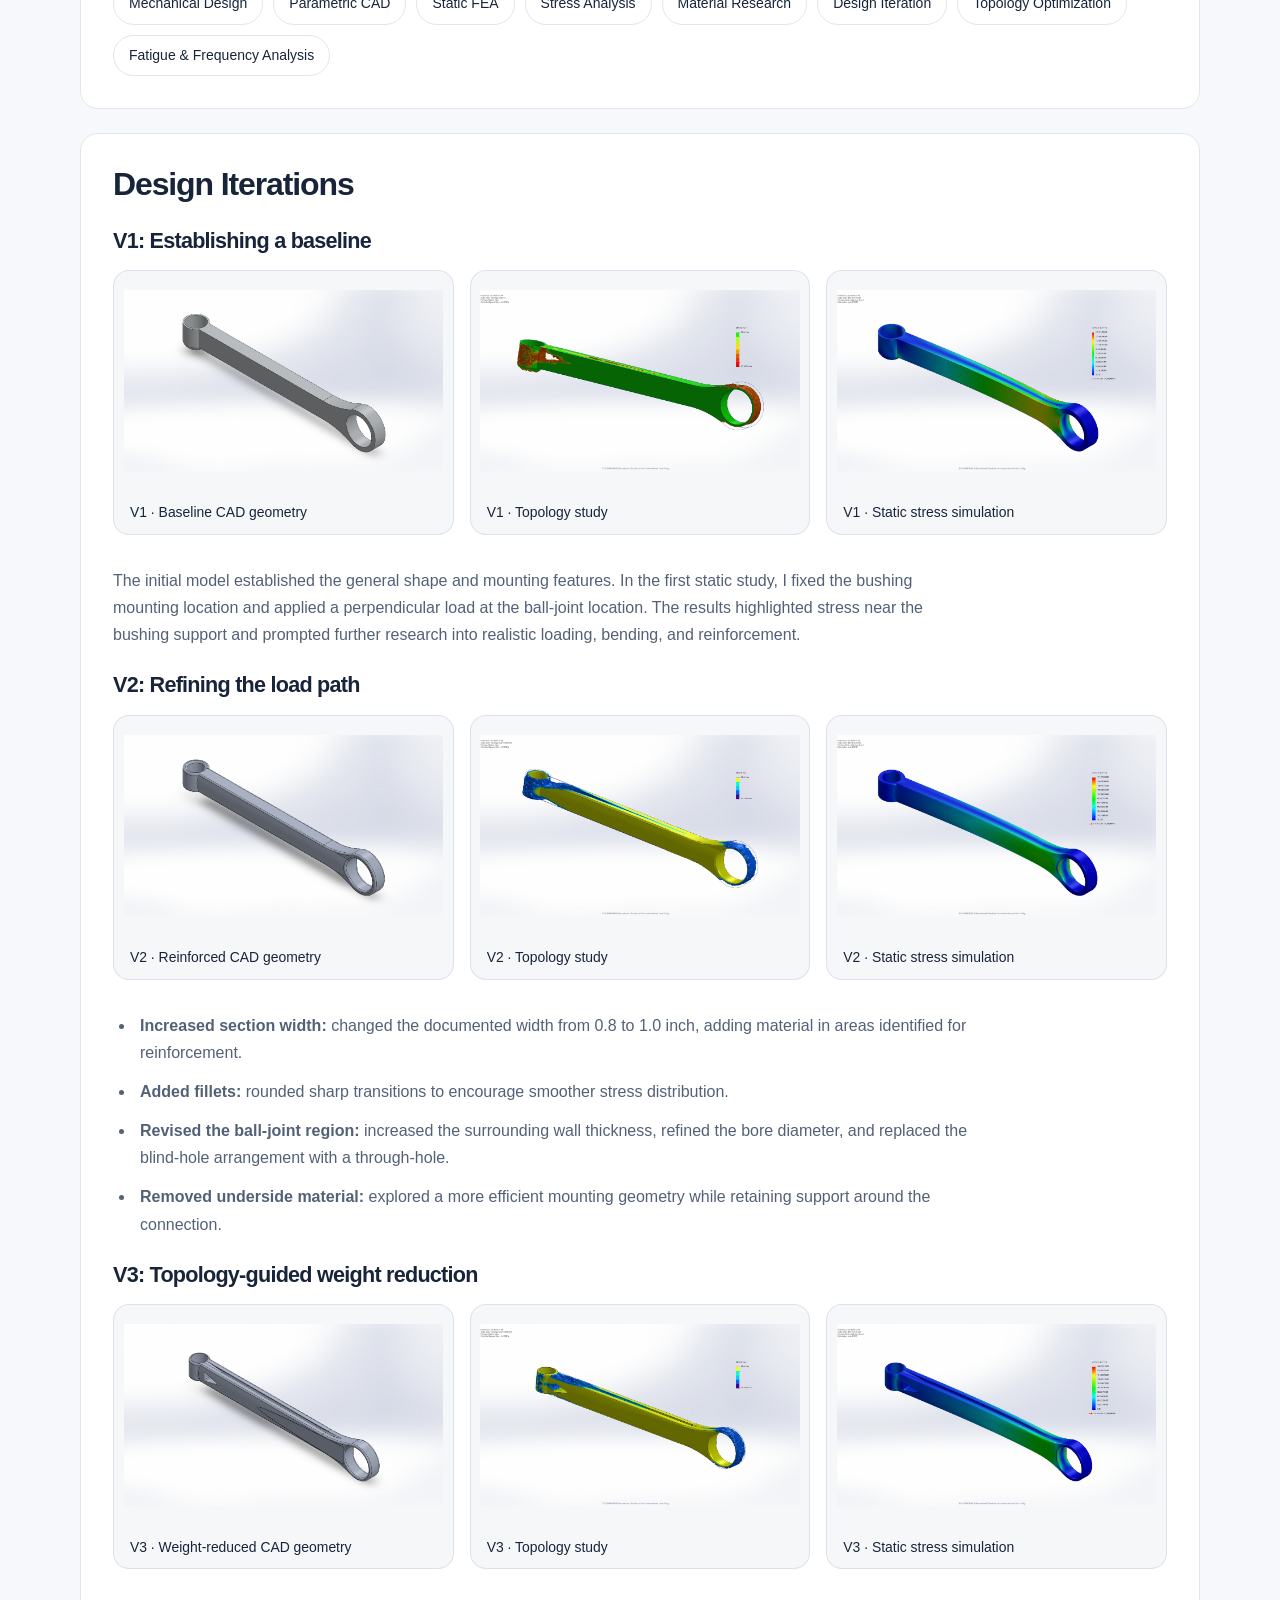
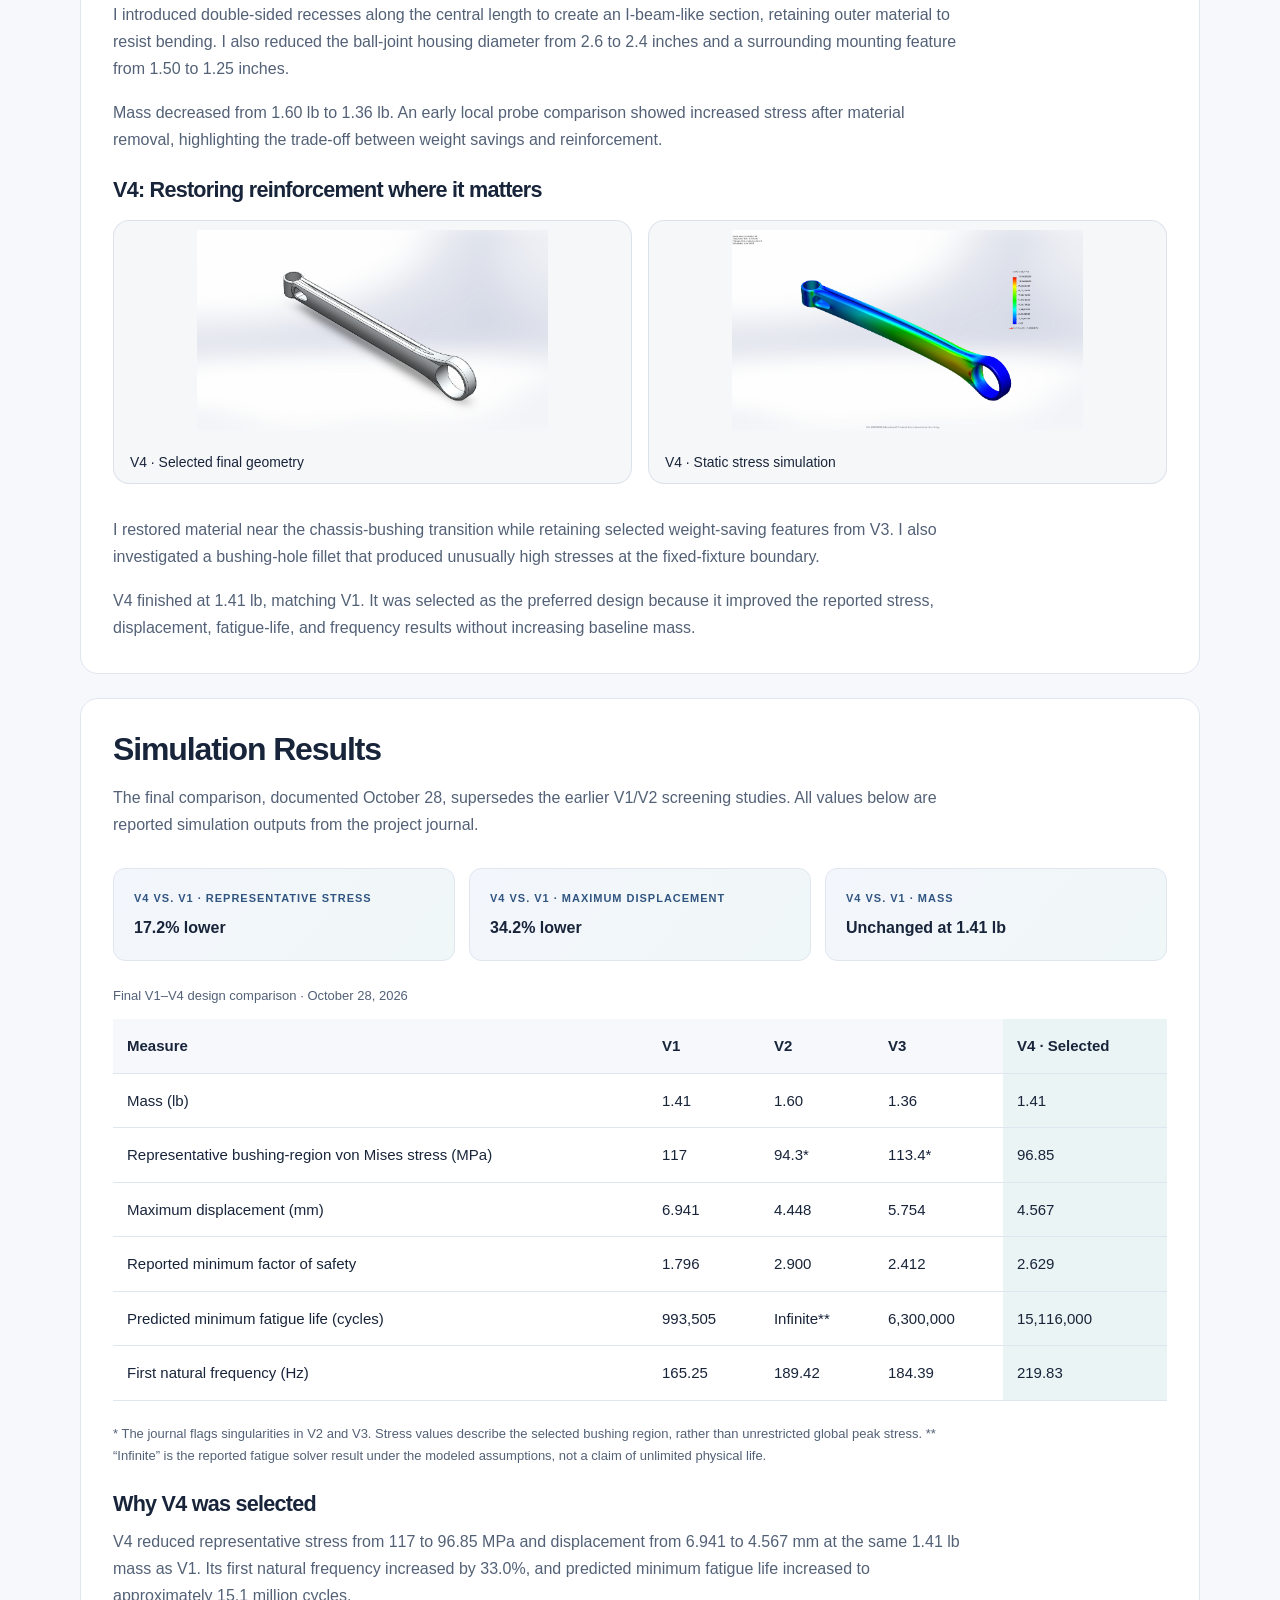
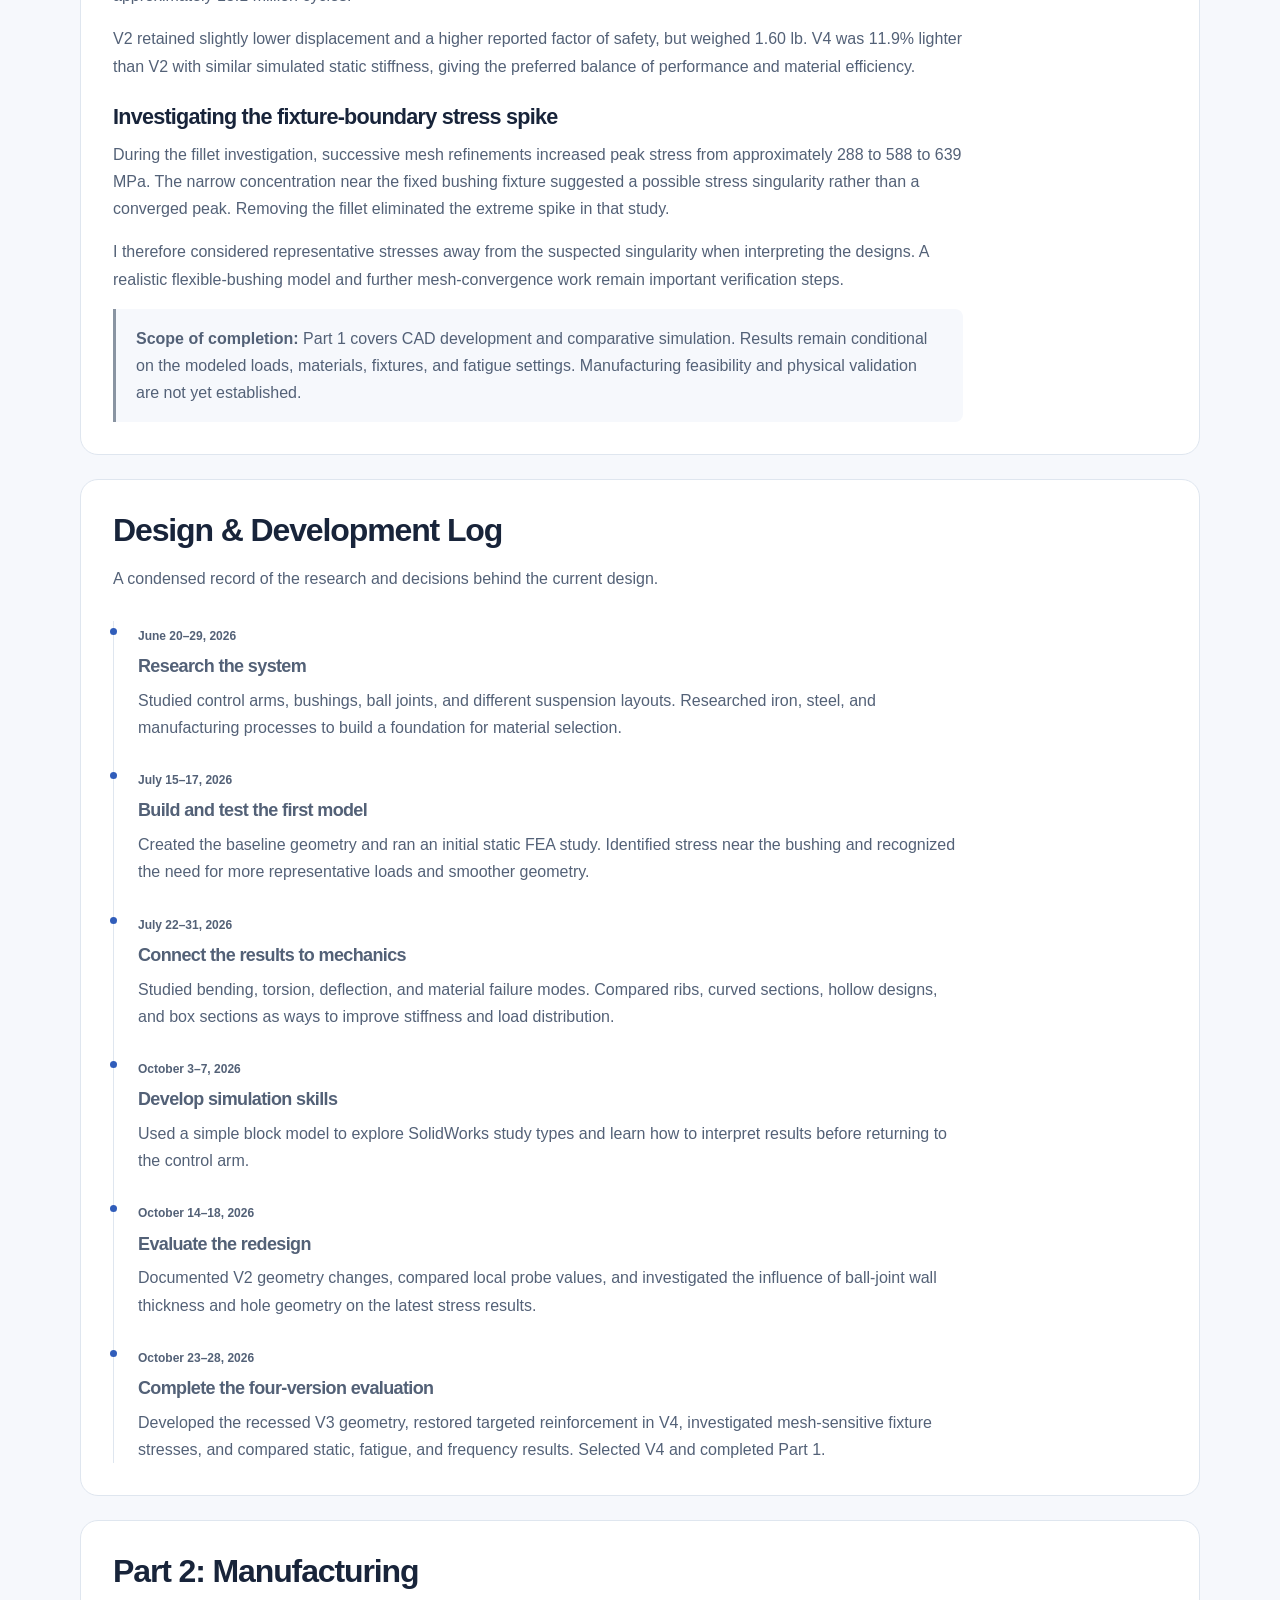
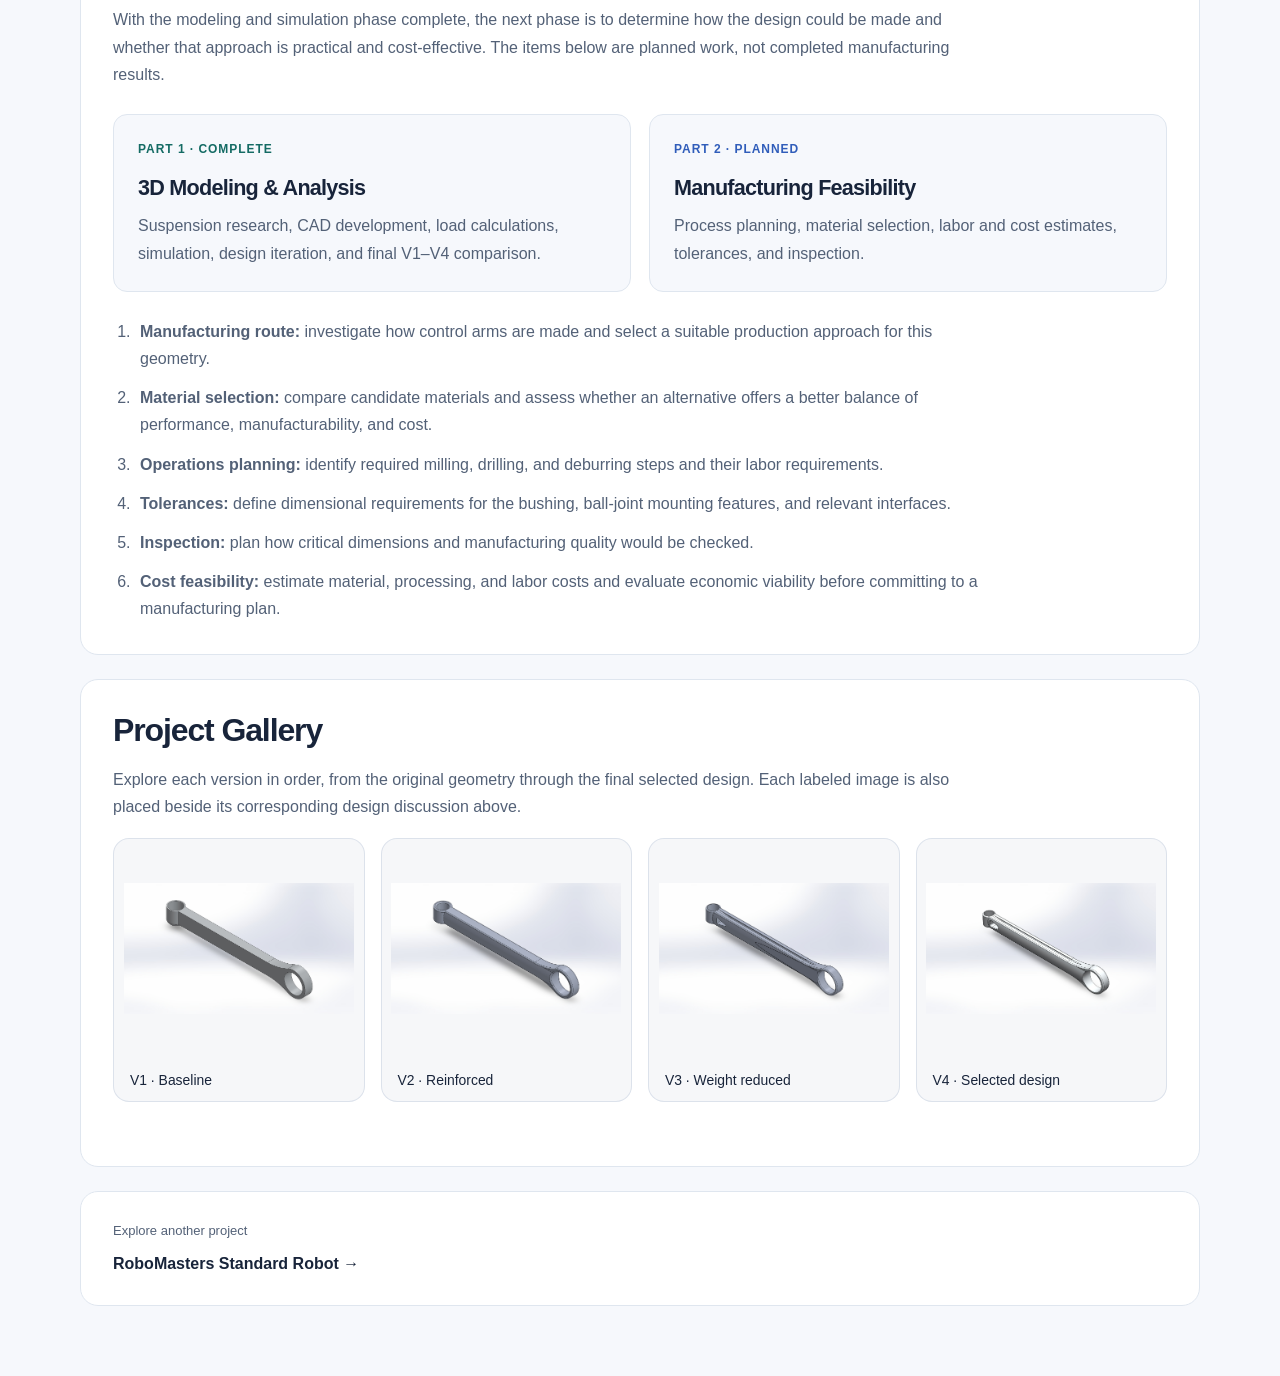
==== commit 1f77d450: "Correct TOP image captions to topology study" ====
--- a/projects/control-arm.html
+++ b/projects/control-arm.html
@@ -50,12 +50,12 @@
       <h2 id="design">Design Iterations</h2>
       <h3>V1: Establishing a baseline</h3>
 <div class="iteration-visuals"><figure class="iteration-figure"><img loading="lazy" decoding="async" src="../assets/images/control-arm-v1.jpg" alt="V1 · Baseline CAD geometry"><figcaption>V1 · Baseline CAD geometry</figcaption></figure>
-<figure class="iteration-figure"><img loading="lazy" decoding="async" src="../assets/images/control-arm-v1-top.jpg" alt="V1 · Top view"><figcaption>V1 · Top view</figcaption></figure>
+<figure class="iteration-figure"><img loading="lazy" decoding="async" src="../assets/images/control-arm-v1-top.jpg" alt="V1 · Topology study"><figcaption>V1 · Topology study</figcaption></figure>
 <figure class="iteration-figure"><img loading="lazy" decoding="async" src="../assets/images/control-arm-v1-stress.jpg" alt="V1 · Static stress simulation"><figcaption>V1 · Static stress simulation</figcaption></figure></div>
       <p>The initial model established the general shape and mounting features. In the first static study, I fixed the bushing mounting location and applied a perpendicular load at the ball-joint location. The results highlighted stress near the bushing support and prompted further research into realistic loading, bending, and reinforcement.</p>
       <h3>V2: Refining the load path</h3>
 <div class="iteration-visuals"><figure class="iteration-figure"><img loading="lazy" decoding="async" src="../assets/images/control-arm-v2.jpg" alt="V2 · Reinforced CAD geometry"><figcaption>V2 · Reinforced CAD geometry</figcaption></figure>
-<figure class="iteration-figure"><img loading="lazy" decoding="async" src="../assets/images/control-arm-v2-top.jpg" alt="V2 · Top view"><figcaption>V2 · Top view</figcaption></figure>
+<figure class="iteration-figure"><img loading="lazy" decoding="async" src="../assets/images/control-arm-v2-top.jpg" alt="V2 · Topology study"><figcaption>V2 · Topology study</figcaption></figure>
 <figure class="iteration-figure"><img loading="lazy" decoding="async" src="../assets/images/control-arm-v2-stress.jpg" alt="V2 · Static stress simulation"><figcaption>V2 · Static stress simulation</figcaption></figure></div>
       <ul>
         <li><strong>Increased section width:</strong> changed the documented width from 0.8 to 1.0 inch, adding material in areas identified for reinforcement.</li>
@@ -65,7 +65,7 @@
       </ul>
       <h3>V3: Topology-guided weight reduction</h3>
 <div class="iteration-visuals"><figure class="iteration-figure"><img loading="lazy" decoding="async" src="../assets/images/control-arm-v3.jpg" alt="V3 · Weight-reduced CAD geometry"><figcaption>V3 · Weight-reduced CAD geometry</figcaption></figure>
-<figure class="iteration-figure"><img loading="lazy" decoding="async" src="../assets/images/control-arm-v3-top.jpg" alt="V3 · Top view"><figcaption>V3 · Top view</figcaption></figure>
+<figure class="iteration-figure"><img loading="lazy" decoding="async" src="../assets/images/control-arm-v3-top.jpg" alt="V3 · Topology study"><figcaption>V3 · Topology study</figcaption></figure>
 <figure class="iteration-figure"><img loading="lazy" decoding="async" src="../assets/images/control-arm-v3-stress.jpg" alt="V3 · Static stress simulation"><figcaption>V3 · Static stress simulation</figcaption></figure></div>
       <p>I introduced double-sided recesses along the central length to create an I-beam-like section, retaining outer material to resist bending. I also reduced the ball-joint housing diameter from 2.6 to 2.4 inches and a surrounding mounting feature from 1.50 to 1.25 inches.</p>
       <p>Mass decreased from 1.60 lb to 1.36 lb. An early local probe comparison showed increased stress after material removal, highlighting the trade-off between weight savings and reinforcement.</p>
